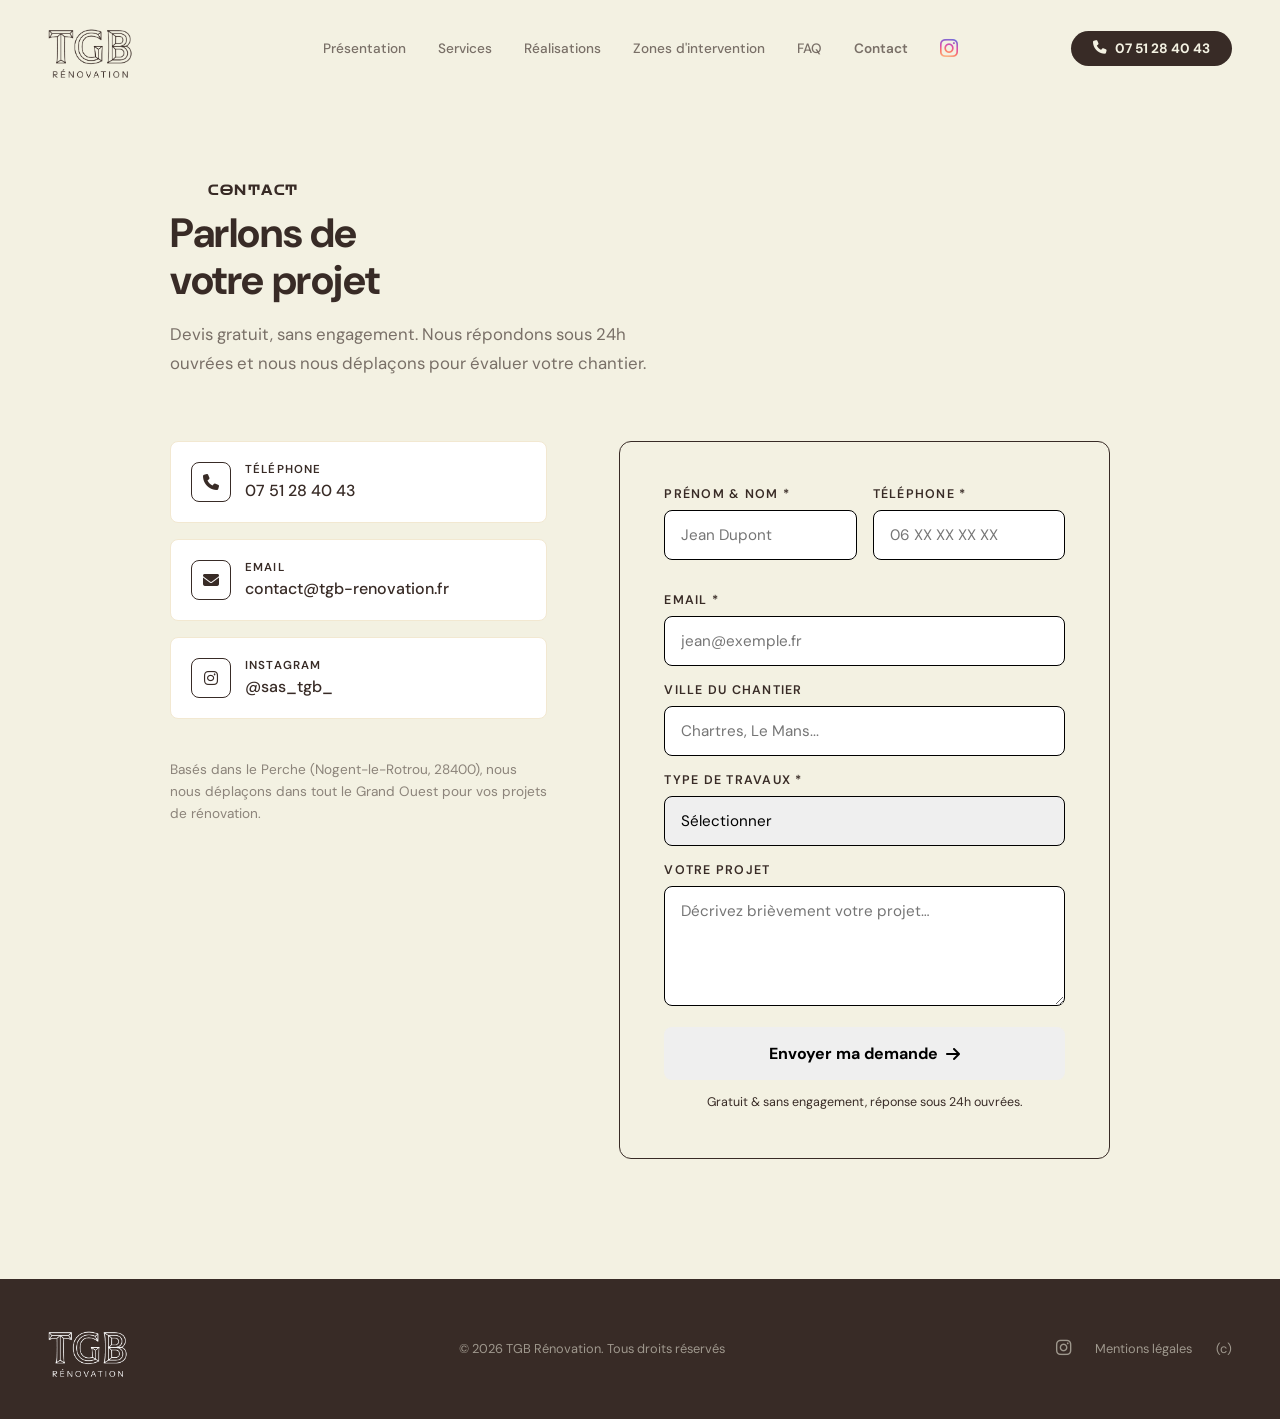
==== contact.html @ 4300b08c "Page contact dédiée, relink contact, suppression distances hero pages villes - Nouvelle page contact" ====
<!DOCTYPE html>
<html lang="fr">
<head>
  <meta charset="UTF-8">
  <meta name="viewport" content="width=device-width, initial-scale=1.0">
  <title>Demander un devis gratuit | TGB Rénovation</title>
  <meta name="description" content="Contactez TGB Rénovation pour un devis gratuit. Artisans rénovation dans le Perche, Nogent-le-Rotrou et le Grand Ouest. Réponse sous 24h.">
  <meta name="robots" content="index, follow">
  <link rel="canonical" href="https://www.tgb-renovation.fr/contact.html">
  <link rel="preconnect" href="https://fonts.googleapis.com">
  <link rel="preconnect" href="https://fonts.gstatic.com" crossorigin>
  <link href="https://fonts.googleapis.com/css2?family=DM+Sans:ital,opsz,wght@0,9..40,300;0,9..40,400;0,9..40,500;0,9..40,600;0,9..40,700;1,9..40,400&family=Zen+Dots&display=swap" rel="stylesheet">
  <link rel="stylesheet" href="https://cdnjs.cloudflare.com/ajax/libs/font-awesome/6.5.2/css/all.min.css" crossorigin="anonymous">
  <link rel="stylesheet" href="css/style.css">
  <style>
    nav { position: sticky; top: 0; z-index: 100; background: var(--cream); }
    .nav-logo-img { height: 64px !important; }
    .contact-page { padding: 80px 80px 120px; max-width: 1100px; margin: 0 auto; }
    .contact-page-header { margin-bottom: 64px; }
    .contact-page-header .section-label { margin-bottom: 12px; }
    .contact-page-header .section-title { margin-bottom: 16px; }
    .contact-page-header p { font-size: 1.05rem; opacity: 0.65; max-width: 520px; }
    .contact-page-grid { display: grid; grid-template-columns: 1fr 1.3fr; gap: 72px; align-items: start; }
    .contact-page-info { display: flex; flex-direction: column; gap: 16px; }
    .contact-page-note { margin-top: 24px; font-size: 0.85rem; opacity: 0.55; line-height: 1.6; }
    @media (max-width: 768px) {
      .contact-page { padding: 48px 24px 80px; }
      .contact-page-grid { grid-template-columns: 1fr; gap: 40px; }
    }
  </style>
</head>
<body>
<nav>
  <a href="index.html" class="nav-logo"><img src="photos/LOGO%20N.png" alt="TGB Rénovation" class="nav-logo-img"></a>
  <div class="nav-links">
    <a href="index.html">Présentation</a>
    <a href="index.html#nos-services">Services</a>
    <a href="index.html#realisations">Réalisations</a>
    <a href="index.html#zones">Zones d'intervention</a>
    <a href="index.html#faq">FAQ</a>
    <a href="contact.html" style="font-weight:600">Contact</a>
    <a href="https://www.instagram.com/sas_tgb_" target="_blank" rel="noopener noreferrer" class="nav-instagram" aria-label="Instagram TGB Rénovation"><i class="fa-brands fa-instagram"></i></a>
  </div>
  <div class="nav-cta-wrap">
    <a href="tel:+33751284043" class="nav-cta"><i class="fa-solid fa-phone nav-cta-icon"></i><span class="nav-cta-text">07 51 28 40 43</span></a>
    <button class="nav-burger" aria-label="Menu" aria-expanded="false"><span></span><span></span><span></span></button>
  </div>
</nav>
<div class="nav-mobile" id="nav-mobile">
  <a href="index.html" class="nav-mobile-link">Présentation</a>
  <a href="index.html#nos-services" class="nav-mobile-link">Services</a>
  <a href="index.html#realisations" class="nav-mobile-link">Réalisations</a>
  <a href="index.html#zones" class="nav-mobile-link">Zones d'intervention</a>
  <a href="index.html#faq" class="nav-mobile-link">FAQ</a>
  <a href="contact.html" class="nav-mobile-cta">Contact</a>
</div>

<main class="contact-page">

  <div class="contact-page-header">
    <div class="section-label">Contact</div>
    <h1 class="section-title">Parlons de<br>votre projet</h1>
    <p>Devis gratuit, sans engagement. Nous répondons sous 24h ouvrées et nous nous déplaçons pour évaluer votre chantier.</p>
  </div>

  <div class="contact-page-grid">

    <div class="contact-page-info">
      <div class="contact-item">
        <div class="contact-item-icon"><i class="fa-solid fa-phone"></i></div>
        <div>
          <div class="contact-item-label">Téléphone</div>
          <div class="contact-item-value"><a href="tel:+33751284043">07 51 28 40 43</a></div>
        </div>
      </div>
      <div class="contact-item">
        <div class="contact-item-icon"><i class="fa-solid fa-envelope"></i></div>
        <div>
          <div class="contact-item-label">Email</div>
          <div class="contact-item-value">contact@tgb-renovation.fr</div>
        </div>
      </div>
      <div class="contact-item">
        <div class="contact-item-icon"><i class="fa-brands fa-instagram"></i></div>
        <div>
          <div class="contact-item-label">Instagram</div>
          <div class="contact-item-value"><a href="https://www.instagram.com/sas_tgb_" target="_blank" rel="noopener noreferrer">@sas_tgb_</a></div>
        </div>
      </div>
      <p class="contact-page-note">Basés dans le Perche (Nogent-le-Rotrou, 28400), nous nous déplaçons dans tout le Grand Ouest pour vos projets de rénovation.</p>
    </div>

    <div class="contact-form">
      <form id="devis-form" action="https://formspree.io/f/VOTRE_ID" method="POST" novalidate>

        <div class="form-row">
          <div class="form-group">
            <label for="prenom">Prénom &amp; Nom <span class="req">*</span></label>
            <input type="text" id="prenom" name="prenom" placeholder="Jean Dupont" autocomplete="name" required>
          </div>
          <div class="form-group">
            <label for="telephone">Téléphone <span class="req">*</span></label>
            <input type="tel" id="telephone" name="telephone" placeholder="06 XX XX XX XX" autocomplete="tel" required>
          </div>
        </div>

        <div class="form-group">
          <label for="email">Email <span class="req">*</span></label>
          <input type="email" id="email" name="email" placeholder="jean@exemple.fr" autocomplete="email" required>
        </div>

        <div class="form-group">
          <label for="ville">Ville du chantier</label>
          <input type="text" id="ville" name="ville" placeholder="Chartres, Le Mans...">
        </div>

        <div class="form-group">
          <label for="type_travaux">Type de travaux <span class="req">*</span></label>
          <select id="type_travaux" name="type_travaux" required>
            <option value="" disabled selected>Sélectionner</option>
            <option value="renovation-complete">Rénovation complète</option>
            <option value="sol">Revêtements de sol</option>
            <option value="murs">Murs &amp; plafonds</option>
            <option value="menuiseries">Menuiseries</option>
            <option value="electricite">Électricité</option>
            <option value="plomberie">Plomberie &amp; sanitaires</option>
            <option value="maconnerie">Maçonnerie</option>
            <option value="autre">Autre</option>
          </select>
        </div>

        <div class="form-group">
          <label for="description">Votre projet</label>
          <textarea id="description" name="description" placeholder="Décrivez brièvement votre projet…" rows="4"></textarea>
        </div>

        <input type="text" name="_gotcha" style="display:none" tabindex="-1" autocomplete="off">

        <div id="form-status" class="form-status" aria-live="polite"></div>

        <button type="submit" class="form-submit" id="form-btn">
          Envoyer ma demande <i class="fa-solid fa-arrow-right"></i>
        </button>

        <p class="form-note">Gratuit &amp; sans engagement, réponse sous 24h ouvrées.</p>
      </form>
    </div>

  </div>

</main>

<footer>
  <div class="footer-logo"><img src="photos/LOGO%20W.png" alt="TGB Rénovation" class="footer-logo-img"></div>
  <div class="footer-copy">© 2026 TGB Rénovation. Tous droits réservés</div>
  <div class="footer-links">
    <a href="https://www.instagram.com/sas_tgb_" target="_blank" rel="noopener noreferrer" aria-label="Instagram TGB Rénovation"><i class="fa-brands fa-instagram"></i></a>
    <a href="mentions-legales.html">Mentions légales</a>
    <a href="https://flownami.com/">(c)</a>
  </div>
</footer>

<script>
const burger=document.querySelector('.nav-burger'),mobileMenu=document.getElementById('nav-mobile');
if(burger&&mobileMenu){burger.addEventListener('click',()=>{const o=mobileMenu.classList.toggle('is-open');burger.classList.toggle('is-open',o);burger.setAttribute('aria-expanded',o);document.body.style.overflow=o?'hidden':'';});mobileMenu.querySelectorAll('a').forEach(l=>l.addEventListener('click',()=>{mobileMenu.classList.remove('is-open');burger.classList.remove('is-open');burger.setAttribute('aria-expanded','false');document.body.style.overflow='';}));}

const form=document.getElementById('devis-form'),status=document.getElementById('form-status'),btn=document.getElementById('form-btn');
if(form){form.addEventListener('submit',async e=>{e.preventDefault();btn.disabled=true;btn.textContent='Envoi en cours...';const data=new FormData(form);try{const r=await fetch(form.action,{method:'POST',body:data,headers:{'Accept':'application/json'}});if(r.ok){status.textContent='Votre demande a bien été envoyée. Nous vous répondrons sous 24h.';status.style.cssText='display:block;background:#f0faf0;border-color:#4caf50;color:#2e7d32';form.reset();}else{throw new Error();}}catch{status.textContent='Une erreur est survenue. Appelez-nous directement au 07 51 28 40 43.';status.style.cssText='display:block;background:#fff0f0;border-color:#f44336;color:#c62828';}btn.disabled=false;btn.innerHTML='Envoyer ma demande <i class="fa-solid fa-arrow-right"></i>';});}
</script>
</body>
</html>
---- css/style.css ----
/* Reset & Base */
*, *::before, *::after { margin: 0; padding: 0; box-sizing: border-box; }

:root {
  --font: 'DM Sans', sans-serif;
  --ease: cubic-bezier(0.16, 1, 0.3, 1);

  --brown:  #382B26;
  --cream:  #F3F1E2;
  --white:  #ffffff;
}

html {
  scroll-behavior: auto; /* Locomotive gère le smooth */
}

/* Requis par Locomotive Scroll */
html.has-scroll-smooth {
  overflow: hidden;
}
.has-scroll-smooth body {
  overflow: hidden;
}
.has-scroll-smooth [data-scroll-container] {
  min-height: 100vh;
}

body {
  font-family: var(--font);
  overflow-x: hidden;
  -webkit-font-smoothing: antialiased;
  background: var(--cream);
  color: var(--brown);
}

/* Typography */
h1 { font-family: 'Zen Dots', sans-serif; font-size: clamp(2.4rem, 7vw, 7rem); font-weight: 400; line-height: 1.05; letter-spacing: -0.01em; }
h2 { font-family: 'Zen Dots', sans-serif; font-size: clamp(1.6rem, 4vw, 3.8rem); font-weight: 400; line-height: 1.1; letter-spacing: -0.01em; }
h3 { font-size: clamp(1.1rem, 2vw, 1.4rem); font-weight: 700; }
p  { line-height: 1.7; font-size: 1rem; }

a { color: inherit; text-decoration: none; }

/* Scroll Reveal */
.reveal {
  opacity: 0;
  transform: translateY(40px);
  transition: opacity 0.9s var(--ease), transform 0.9s var(--ease);
}
.is-inview .reveal,
.reveal.is-inview {
  opacity: 1;
  transform: translateY(0);
}
.reveal-delay-1 { transition-delay: 0.1s; }
.reveal-delay-2 { transition-delay: 0.2s; }
.reveal-delay-3 { transition-delay: 0.3s; }
.reveal-delay-4 { transition-delay: 0.4s; }
.reveal-delay-5 { transition-delay: 0.5s; }
.reveal-delay-6 { transition-delay: 0.6s; }

/* Nav — fixed car Locomotive Scroll transforme le conteneur (sticky incompatible) */
nav {
  position: fixed;
  top: 0; left: 0; right: 0;
  z-index: 100;
  padding: 16px 48px;
  display: grid;
  grid-template-columns: 1fr auto 1fr;
  align-items: center;
  background: transparent;
  color: var(--brown);
  transition: background 0.35s ease, backdrop-filter 0.35s ease;
}
nav.is-scrolled {
  background: rgba(243, 241, 226, 0.82);
  backdrop-filter: blur(18px);
  -webkit-backdrop-filter: blur(18px);
}
.nav-logo { grid-column: 1; justify-self: start; }
.nav-logo-img { height: 100px; width: auto; display: block; }
.nav-links { grid-column: 2; justify-self: center; display: flex; gap: 32px; align-items: center; }
.nav-links a { font-size: 0.85rem; font-weight: 500; color: var(--brown); opacity: 0.65; transition: opacity 0.2s; }
.nav-links a:hover { opacity: 1; }
.nav-cta-wrap { grid-column: 3; justify-self: end; display: flex; align-items: center; gap: 12px; }

/* Dropdown nav */
.nav-dropdown {
  position: relative;
}
.nav-dropdown-trigger {
  cursor: default;
}
.nav-dropdown::after {
  content: '';
  position: absolute;
  top: 100%;
  left: 0;
  right: 0;
  height: 20px;
}
.nav-dropdown-menu {
  position: absolute;
  top: calc(100% + 20px);
  left: 50%;
  transform: translateX(-50%) translateY(-6px);
  background: var(--cream);
  background: #faf9f2;
  border: none;
  border-radius: 12px;
  padding: 8px;
  min-width: 240px;
  display: flex;
  flex-direction: column;
  gap: 2px;
  opacity: 0;
  pointer-events: none;
  transition: opacity 0.2s ease, transform 0.2s ease;
  box-shadow: none;
}
.nav-dropdown:hover .nav-dropdown-menu {
  opacity: 1;
  pointer-events: auto;
  transform: translateX(-50%) translateY(0);
}
.nav-dropdown-menu a {
  display: flex;
  align-items: center;
  gap: 12px;
  padding: 10px 14px;
  border-radius: 8px;
  font-size: 0.85rem;
  font-weight: 500;
  color: var(--brown);
  opacity: 1 !important;
  transition: background 0.15s;
}
.nav-dropdown-menu a:hover { background: rgba(56,43,38,0.06); }
.nav-dropdown-menu a span {
  font-size: 0.68rem;
  font-weight: 700;
  opacity: 0.4;
  letter-spacing: 0.05em;
}
.nav-cta {
  padding: 9px 22px;
  border-radius: 100px;
  font-weight: 700;
  font-size: 0.85rem;
  background: var(--brown);
  color: var(--cream);
  opacity: 1;
  border: none;
  display: flex;
  align-items: center;
  gap: 8px;
}
.nav-cta:hover { opacity: 0.8; }
.nav-cta-icon { display: block; }
.nav-links .nav-instagram { font-size: 1.3rem; opacity: 0.8; transition: opacity 0.2s; background: radial-gradient(circle at 30% 107%, #fdf497 0%, #fd5949 45%, #d6249f 60%, #285AEB 90%); -webkit-background-clip: text; -webkit-text-fill-color: transparent; background-clip: text; }
.nav-links .nav-instagram:hover { opacity: 1; }

/* Keywords hover section */
.keywords-section {
  background: var(--brown);
  position: relative;
  overflow: hidden;
  padding: 40px 48px;
  display: flex;
  flex-direction: column;
  justify-content: center;
}
.kw-pretitle {
  position: relative;
  z-index: 1;
  font-size: 0.7rem;
  font-weight: 500;
  letter-spacing: 0.14em;
  text-transform: uppercase;
  color: var(--cream);
  opacity: 0.4;
  margin-bottom: 20px;
}
.keywords-bg {
  position: absolute;
  inset: 0;
  background-size: cover;
  background-position: center;
  opacity: 0;
  transition: opacity 0.5s ease, background-image 0s;
  z-index: 0;
}
.keywords-section:hover .keywords-bg {
  opacity: 0.25;
}
.keywords-flow {
  position: relative;
  z-index: 1;
  display: flex;
  flex-wrap: wrap;
  align-items: center;
  justify-content: center;
  align-content: center;
  row-gap: 16px;
  column-gap: 20px;
  height: 100%;
  text-align: center;
}
.kw-word {
  font-family: var(--font);
  font-size: clamp(1.8rem, 3vw, 3rem);
  font-weight: 300;
  color: var(--cream);
  cursor: default;
  transition: opacity 0.2s;
  line-height: 1;
}
.keywords-flow:hover .kw-word { opacity: 0.3; }
.keywords-flow:hover .kw-word:hover { opacity: 1; }
.kw-sep {
  font-size: clamp(1.2rem, 2vw, 2rem);
  color: var(--cream);
  opacity: 0.2;
  line-height: 1;
  display: flex;
  align-self: center;
}

/* Bandeau défilant */
.ticker-wrap {
  width: 100%;
  overflow: hidden;
  background: transparent;
  color: var(--white);
  padding: 24px 0;
}
.ticker-track {
  display: flex;
  gap: 0;
  width: max-content;
  animation: ticker 36s linear infinite;
  align-items: baseline;
}
.ticker-item {
  font-size: clamp(3rem, 7vw, 7rem);
  font-weight: 300;
  text-transform: uppercase;
  letter-spacing: 0.04em;
  white-space: nowrap;
  padding: 0 48px;
  line-height: 1;
}
.ticker-sep {
  font-size: clamp(2rem, 4vw, 4rem);
  font-weight: 300;
  opacity: 0.35;
  padding: 0;
  align-self: center;
}
@keyframes ticker {
  0%   { transform: translateX(0); }
  100% { transform: translateX(-50%); }
}
@media (prefers-reduced-motion: reduce) {
  .ticker-track { animation: none; }
}

/* Hero */
#hero {
  min-height: 100vh;
  display: flex;
  flex-direction: column;
  align-items: center;
  justify-content: space-between;
  padding: 120px 25% 48px;
  position: relative;
  overflow: hidden;
  gap: 48px;
}
.hero-bg { display: none; }
.hero-noise { display: none; }

/* Texte gauche */
.hero-content {
  display: flex;
  flex-direction: column;
  align-items: center;
  text-align: center;
  flex-shrink: 0;
  width: 100%;
  padding-top: 12vh;
}

.hero-pretitle {
  font-size: 0.75rem;
  font-weight: 500;
  letter-spacing: 0.12em;
  text-transform: uppercase;
  opacity: 0.4;
  margin-bottom: 10px;
}

.hvt-pretitle {
  position: absolute;
  top: 20px;
  left: 28px;
  color: var(--cream);
  margin-bottom: 0;
}

.hero-title {
  font-family: var(--font);
  font-size: clamp(1.9rem, 3.2vw, 3rem);
  margin-bottom: 20px;
  line-height: 1.15;
}
.hero-title em { font-style: normal; display: block; }

.hero-subtitle {
  font-size: clamp(0.9rem, 1.4vw, 1.05rem);
  max-width: 70%;
  margin-bottom: 36px;
  line-height: 1.7;
  opacity: 0.75;
}

.hero-actions { display: flex; gap: 16px; align-items: center; }

/* 2 colonnes en bas */
.hero-columns {
  display: grid;
  grid-template-columns: 1fr 1fr;
  gap: 16px;
  width: 72vw;
  flex: 1;
  min-height: 340px;
  max-height: 560px;
  margin-top: 6vh;
}

/* Colonne gauche — photo */
.hero-col-photo {
  border-radius: 20px;
  overflow: hidden;
  height: 52vh;
  position: relative;
}
.hero-fade-img {
  position: absolute;
  inset: 0;
  width: 100%;
  height: 100%;
  object-fit: cover;
  opacity: 0;
  transition: opacity 1.2s ease;
}
.hero-fade-img.is-active {
  opacity: 1;
}

/* Colonne droite — ticker vertical */
.hero-col-ticker {
  border-radius: 20px;
  background: var(--brown);
  overflow: hidden;
  position: relative;
  height: 52vh;
  align-self: end;
  padding: 28px;
}

.hvt-flow {
  display: flex;
  flex-wrap: wrap;
  align-items: center;
  align-content: center;
  justify-content: center;
  gap: 2px 16px;
  height: 100%;
  text-align: center;
}

.hvt-word {
  font-family: var(--font);
  font-size: clamp(1.8rem, 3vw, 3rem);
  font-weight: 400;
  line-height: 1.1;
  color: var(--cream);
  padding: 6px 4px;
}

.hvt-img {
  width: clamp(80px, 10vw, 130px);
  aspect-ratio: 4 / 3;
  object-fit: cover;
  border-radius: 10px;
  display: inline-block;
  vertical-align: middle;
  flex-shrink: 0;
}

.btn-primary {
  display: inline-flex;
  align-items: center;
  gap: 8px;
  font-family: var(--font);
  font-size: 0.95rem;
  font-weight: 700;
  padding: 16px 32px;
  border-radius: 100px;
  border: none;
  cursor: pointer;
  transition: outline-offset 0.2s;
  background: var(--white);
  color: var(--brown);
}
.btn-primary:hover { outline: 1.5px solid var(--white); outline-offset: 3px; }

.btn-secondary {
  display: inline-flex;
  align-items: center;
  gap: 8px;
  font-size: 0.95rem;
  font-weight: 500;
  padding: 16px 24px;
  border-radius: 100px;
  border: 1px solid;
}

.hero-scroll-hint {
  position: absolute;
  bottom: 40px; right: 48px;
  display: flex;
  flex-direction: column;
  align-items: center;
  gap: 8px;
  font-size: 0.72rem;
  letter-spacing: 0.12em;
  text-transform: uppercase;
}
.scroll-line {
  width: 1px;
  height: 48px;
  animation: scrollDown 2s ease-in-out infinite;
}
@keyframes scrollDown {
  0%   { transform: scaleY(0); transform-origin: top; }
  50%  { transform: scaleY(1); transform-origin: top; }
  51%  { transform: scaleY(1); transform-origin: bottom; }
  100% { transform: scaleY(0); transform-origin: bottom; }
}

/* Section Layout */
section { padding: 120px 48px; }
.section-label {
  font-family: 'Zen Dots', sans-serif;
  display: inline-flex;
  align-items: center;
  gap: 10px;
  font-size: 0.72rem;
  font-weight: 700;
  letter-spacing: 0.15em;
  text-transform: uppercase;
  margin-bottom: 24px;
}
.section-label::before {
  content: '';
  width: 28px; height: 2px;
}
.section-title { font-family: var(--font); font-size: clamp(1.9rem, 3.2vw, 3rem); font-weight: 700; margin-bottom: 16px; line-height: 1.15; }
.section-lead {
  font-size: 1.05rem;
  max-width: 520px;
  line-height: 1.7;
  margin-bottom: 64px;
}

/* Services — intro */

.svc-intro { padding-bottom: 0; }

/* Ligne 1 : tagline gauche + grande phrase droite */
.svc-intro-top {
  display: grid;
  grid-template-columns: 180px 1fr;
  gap: 80px;
  align-items: start;
  margin-bottom: 80px;
}
.svc-intro-tagline {
  font-size: 0.78rem;
  line-height: 2;
  opacity: 0.4;
  padding-top: 6px;
}
.svc-intro-statement {
  font-size: clamp(1.4rem, 2.4vw, 2.2rem);
  line-height: 1.4;
  font-weight: 400;
  letter-spacing: -0.01em;
  max-width: 780px;
}

/* Ligne 2 : label + pills */
.svc-pills-block {
  display: grid;
  grid-template-columns: 180px 1fr;
  gap: 80px;
  align-items: start;
  padding-top: 40px;
  border-top: 1px solid;
  margin-bottom: 72px;
}
.svc-pills-label {
  font-family: 'Zen Dots', sans-serif;
  font-size: 0.72rem;
  font-weight: 700;
  letter-spacing: 0.12em;
  text-transform: uppercase;
  opacity: 0.4;
  padding-top: 4px;
}
.svc-pills-right { display: flex; flex-direction: column; gap: 24px; }

.svc-pills {
  display: flex;
  flex-wrap: wrap;
  gap: 8px;
}
.svc-pill {
  padding: 9px 20px;
  border-radius: 100px;
  border: 1px solid currentColor;
  font-family: var(--font);
  font-size: 0.85rem;
  font-weight: 500;
  cursor: pointer;
  background: none;
  color: inherit;
  opacity: 0.45;
  transition: opacity 0.2s;
}
.svc-pill:hover { opacity: 0.75; }
.svc-pill.is-active { opacity: 1; }

.svc-pill-panels { min-height: 3.5em; }
.svc-pill-panel {
  display: none;
  font-size: 0.95rem;
  line-height: 1.8;
  max-width: 640px;
  animation: fade-in 0.3s ease;
}
.svc-pill-panel.is-active { display: block; }
@keyframes fade-in {
  from { opacity: 0; transform: translateY(6px); }
  to   { opacity: 1; transform: translateY(0); }
}

@media (max-width: 1024px) {
  .svc-intro-top    { grid-template-columns: 1fr; gap: 24px; margin-bottom: 56px; }
  .svc-pills-block  { grid-template-columns: 1fr; gap: 24px; }
  .svc-intro-tagline { display: none; }
}
@media (max-width: 768px) {
  .svc-intro-statement { font-size: 1.3rem; }
}

/* Bloc "Nos prestations" + svc-nav intégré */
.svc-nav-header {
  padding: 140px 48px 0;
  display: flex;
  flex-direction: column;
  align-items: center;
  text-align: center;
}
.svc-nav-header .section-title { margin-bottom: 0; }

/* Nav sommaire — bande brun charte */
.svc-nav {
  display: grid;
  grid-template-columns: repeat(4, 1fr);
  background: var(--brown);
  color: var(--cream);
  margin-top: 32px;
}
.svc-nav-link {
  display: flex;
  flex-direction: column;
  gap: 8px;
  padding: 28px 32px;
  font-size: 0.9rem;
  font-weight: 600;
  color: var(--cream);
  border-right: 1px solid rgba(243,241,226,0.15);
  border-bottom: 3px solid transparent;
  transition: border-color 0.2s, background 0.2s;
}
.svc-nav-link:last-child { border-right: none; }
.svc-nav-link:hover { border-bottom-color: var(--cream); background: rgba(243,241,226,0.06); }
.svc-nav-link span {
  font-size: 0.68rem;
  font-weight: 700;
  letter-spacing: 0.12em;
  opacity: 0.5;
}

/* Sections services détaillées */
.svc-section {
  padding: 80px 0;
  width: 100%;
}
.svc-light {
  background: var(--cream);
  color: var(--brown);
}
.svc-dark {
  background: var(--brown);
  color: var(--cream);
}
.svc-dark .svc-wrap        { border-color: rgba(243,241,226,0.2); }
.svc-dark .svc-card ul     { border-color: rgba(243,241,226,0.2); }
.svc-dark .svc-gallery     { border-color: rgba(243,241,226,0.2); }
.svc-dark .svc-gallery-thumbs { border-color: rgba(243,241,226,0.15); }

/* Card centrée 80% — 2/3 contenu + 1/3 slider */
.svc-wrap {
  max-width: 72vw;
  margin: 0 auto;
  display: grid;
  grid-template-columns: 2fr 1fr;
  border: 1px solid;
  border-radius: 20px;
  overflow: hidden;
  position: relative;
  z-index: 1;
  min-height: 580px;
}

.svc-content {
  padding: 64px 56px;
  display: flex;
  flex-direction: column;
  gap: 0;
}

.svc-num-label {
  font-family: var(--font);
  font-size: clamp(6rem, 10vw, 10rem);
  font-weight: 400;
  line-height: 1;
  opacity: 0.07;
  letter-spacing: -0.04em;
  flex-shrink: 0;
  z-index: 0;
  pointer-events: none;
  user-select: none;
}
.svc-title {
  font-family: var(--font);
  font-size: clamp(1.9rem, 3.2vw, 3rem);
  font-weight: 700;
  line-height: 1.15;
  margin-bottom: 20px;
}
.svc-lead { font-size: 2rem; line-height: 1.2; margin-bottom: 36px; max-width: 560px; }
.svc-cta {
  display: inline-block;
  padding: 12px 24px;
  font-size: 0.85rem;
  font-weight: 700;
  border-radius: 6px;
  border: 1px solid;
  transition: opacity 0.2s;
  align-self: flex-start;
  margin-top: auto;
}
.svc-cta:hover { opacity: 0.75; }

.svc-grid {
  display: flex;
  flex-direction: column;
  gap: 2px;
  margin-bottom: 36px;
  width: 100%;
}
.svc-card.reveal.is-inview:nth-child(odd) {
  background-color: rgba(0, 0, 0, 0.04);
  border-radius: 12px;
}

.svc-card {
  padding: 28px 24px;
  display: grid;
  grid-template-columns: 2fr 1fr;
  grid-template-rows: auto 1fr;
  gap: 10px 32px;
}
.svc-card h3 {
  font-size: 1.3rem;
  font-weight: 700;
  margin-bottom: 0;
  display: flex;
  align-items: center;
  gap: 10px;
  grid-column: 1;
  grid-row: 1;
}
.svc-card p {
  font-size: 1.1rem;
  line-height: 1.65;
  margin: 0;
  grid-column: 1;
  grid-row: 2;
  align-self: start;
  min-width: 180px;
}
.svc-light .svc-card p { color: #9d724e; }
.svc-dark  .svc-card p { color: #ffd1ac; }
.svc-dark  .svc-card h3 i { background: #59371a; }
.svc-card ul {
  list-style: none;
  display: flex;
  flex-direction: column;
  gap: 5px;
  border-left: 1px solid;
  border-top: none;
  padding-left: 24px;
  padding-top: 0;
  margin-top: 0;
  grid-column: 2;
  grid-row: 1 / span 2;
  align-self: stretch;
  justify-content: center;
  min-width: 180px;
}
.svc-card ul li {
  font-size: 0.78rem;
  font-weight: 500;
  padding-left: 14px;
  position: relative;
  line-height: 1.4;
}
.svc-card ul li::before {
  content: '';
  position: absolute;
  left: 0; top: 6px;
  width: 5px; height: 5px;
  border-radius: 50%;
}

/* En-tête de section (hors card) */
.svc-section-header {
  max-width: 72vw;
  margin: 0 auto 0;
  padding-bottom: 2rem;
  display: flex;
  flex-direction: row;
  align-items: center;
  justify-content: space-between;
  gap: 32px;
}
.svc-section-header-text {
  display: flex;
  flex-direction: column;
  gap: 12px;
}
.svc-num-aside {
  display: flex;
  flex-direction: column;
  align-items: center;
  gap: 16px;
  flex-shrink: 0;
}
.svc-num-icons {
  display: flex;
  flex-direction: row;
  gap: 16px;
  align-items: center;
}
.svc-num-icons i {
  font-size: 1.8rem;
  opacity: 0.07;
}

/* Galerie photo — côté droit */
.svc-gallery {
  position: relative;
  overflow: hidden;
  border-left: 1px solid;
}

/* Image principale : remplit la galerie sauf la bande de vignettes */
.svc-gallery-main {
  position: absolute;
  inset: 0;
  bottom: 68px;
  overflow: hidden;
}
.svc-gallery-img {
  position: absolute;
  inset: 0;
  width: 100%;
  height: 100%;
  object-fit: cover;
  opacity: 0;
  transition: opacity 0.5s ease;
  pointer-events: none;
}
.svc-gallery-img.is-active {
  opacity: 1;
  pointer-events: auto;
}

/* Vignettes : épinglées en bas */
.svc-gallery-thumbs {
  position: absolute;
  bottom: 0;
  left: 0;
  right: 0;
  height: 68px;
  display: flex;
  gap: 4px;
  padding: 8px;
  overflow-x: auto;
  align-items: center;
  border-top: 1px solid rgba(0,0,0,.1);
  scrollbar-width: none;
  background: inherit;
}
.svc-gallery-thumbs::-webkit-scrollbar { display: none; }
.svc-gallery-thumb {
  width: 72px;
  height: 50px;
  object-fit: cover;
  flex-shrink: 0;
  cursor: pointer;
  opacity: 0.45;
  transition: opacity 0.2s;
  border-radius: 2px;
}
.svc-gallery-thumb.is-active,
.svc-gallery-thumb:hover { opacity: 1; }

@media (max-width: 1200px) {
  .svc-wrap { max-width: 90%; }
  .svc-section-header { max-width: 90%; }
}
@media (max-width: 1024px) {
  .svc-wrap {
    grid-template-columns: 1fr;
    max-width: 100%;
    margin: 0 24px;
  }
  .svc-section-header { max-width: calc(100% - 48px); margin-left: 24px; }
  .svc-gallery {
    height: 360px;
    border-left: none;
    border-top: 1px solid;
  }
  .svc-nav { grid-template-columns: repeat(2, 1fr); }
}
@media (max-width: 768px) {
  .svc-section { padding: 48px 0; }
  .svc-wrap { margin: 0 16px; }
  .svc-card { padding: 16px 14px; }
  .svc-section-header {
    max-width: calc(100% - 32px);
    margin-left: 16px;
    flex-direction: row;
    align-items: flex-start;
    justify-content: space-between;
  }
  .svc-num-aside { flex-direction: column; align-items: flex-end; }
  .svc-num-icons i { font-size: 1rem; }
  .svc-num-icons { gap: 8px; }
  .svc-num-label { font-size: 3rem; }
  .svc-content { padding: 40px 28px; }
  .svc-grid { grid-template-columns: 1fr; }
  .svc-nav { grid-template-columns: 1fr; }
  .svc-card {
    grid-template-columns: 1fr;
    grid-template-rows: auto auto auto;
  }
  .svc-card h3 { grid-column: 1; grid-row: 1; }
  .svc-card p  { grid-column: 1; grid-row: 2; font-size: 0.95rem; }
  .svc-card { cursor: pointer; }
  .svc-card ul {
    grid-column: 1;
    grid-row: 3;
    border-left: none;
    border-top: 1px solid;
    padding-left: 0;
    padding-top: 16px;
    margin-top: 8px;
    min-width: unset;
    max-height: 0;
    overflow: hidden;
    border-top: none;
    opacity: 0;
    transition: max-height 0.35s ease, opacity 0.3s ease, padding-top 0.3s ease, margin-top 0.3s ease;
    padding-top: 0;
    margin-top: 0;
  }
  .svc-card.is-open ul {
    max-height: 400px;
    opacity: 1;
    border-top: 1px solid;
    padding-top: 16px;
    margin-top: 8px;
  }
  .svc-card h3::after {
    content: '+';
    margin-left: auto;
    font-size: 1.2rem;
    font-weight: 300;
    opacity: 0.4;
    transition: transform 0.3s ease;
  }
  .svc-card.is-open h3::after {
    transform: rotate(45deg);
  }
  .svc-gallery { height: 360px; }
  .svc-title { font-size: 1.6rem; }
  .svc-lead { font-size: 1.1rem; }
}

/* Réalisations */

.gallery-outer {
  position: relative;
}

.gallery-arrow--next {
  display: none;
}

.gallery-grid {
  display: grid;
  grid-template-columns: repeat(4, 1fr);
  grid-auto-rows: 280px;
  gap: 4px;
  margin-top: 64px;
}
.gallery-item {
  overflow: hidden;
  position: relative;
}
.gallery-item--tall {
  grid-row: span 2;
}
.gallery-item img {
  width: 100%;
  height: 100%;
  object-fit: cover;
  display: block;
  transition: transform 0.6s cubic-bezier(0.16, 1, 0.3, 1);
}
.gallery-item:hover img { transform: scale(1.04); }

@media (max-width: 1024px) {
  .gallery-grid { grid-template-columns: repeat(2, 1fr); grid-auto-rows: 240px; }
}
@media (max-width: 640px) {
  .gallery-item:hover img { transform: none; }
  .gallery-outer {
    margin-top: 32px;
    display: flex;
    flex-direction: column;
    align-items: flex-end;
    gap: 12px;
  }
  .gallery-grid {
    display: flex;
    flex-direction: row;
    overflow-x: auto;
    scroll-snap-type: x mandatory;
    -webkit-overflow-scrolling: touch;
    gap: 12px;
    padding: 0 24px 0;
    margin-top: 0;
    width: 100%;
    scrollbar-width: none;
  }
  .gallery-grid::-webkit-scrollbar { display: none; }
  .gallery-item {
    flex: 0 0 75vw;
    height: 52vw;
    border-radius: 12px;
    scroll-snap-align: start;
    opacity: 1 !important;
    transform: none !important;
    transition: none !important;
  }
  .gallery-item--tall { grid-row: span 1; height: 52vw; }
  .gallery-arrow--next {
    display: flex;
    position: static;
    background: none;
    border: none;
    color: var(--brown);
    font-size: 1.1rem;
    cursor: pointer;
    padding: 4px 6px;
    opacity: 1;
    transition: opacity 0.4s ease;
    pointer-events: none;
    margin-right: 24px;
  }
  .gallery-arrow--next.is-hidden {
    opacity: 0;
  }
}

/* Bande défilante travaux */
.travaux-strip {
  width: 100%;
  overflow: hidden;
  padding: 4px 0;
}
.travaux-track {
  display: flex;
  gap: 4px;
  width: max-content;
  animation: travaux-scroll 60s linear infinite;
}
.travaux-track img {
  height: 240px;
  width: auto;
  object-fit: cover;
  display: block;
  flex-shrink: 0;
}
@keyframes travaux-scroll {
  0%   { transform: translateX(0); }
  100% { transform: translateX(-50%); }
}
@media (prefers-reduced-motion: reduce) {
  .travaux-track { animation: none; overflow-x: auto; }
}

/* Stats */
#stats { padding: 80px 48px; }
.stats-grid {
  display: grid;
  grid-template-columns: repeat(4, 1fr);
  gap: 2px;
}
.stat-item { padding: 40px 32px; border-right: 1px solid; text-align: center; }
.stat-item:last-child { border-right: none; }
.stat-num {
  font-size: clamp(2.5rem, 4vw, 4rem);
  font-weight: 800;
  letter-spacing: -0.03em;
  line-height: 1;
  margin-bottom: 8px;
}
.stat-label {
  font-size: 0.85rem;
  font-weight: 500;
  text-transform: uppercase;
  letter-spacing: 0.08em;
}

/* About */
.about-grid {
  display: grid;
  grid-template-columns: 1fr 1fr;
  gap: 80px;
  align-items: center;
}
.about-visual {
  position: relative;
  height: 560px;
  border-radius: 4px;
  overflow: hidden;
  border: 1px solid;
}
.about-visual-inner { position: absolute; inset: 0; }
.about-badge {
  position: absolute;
  bottom: 32px; left: 32px;
  padding: 16px 24px;
  border-radius: 8px;
  font-size: 0.8rem;
  font-weight: 700;
  text-transform: uppercase;
  letter-spacing: 0.05em;
}
.about-badge strong { display: block; font-size: 1.8rem; line-height: 1; letter-spacing: -0.03em; margin-bottom: 2px; }

.about-list { list-style: none; margin-top: 36px; display: flex; flex-direction: column; gap: 12px; }
.about-list li {
  display: flex;
  align-items: flex-start;
  gap: 12px;
  font-size: 0.95rem;
  line-height: 1.6;
}
.about-list li::before {
  content: '';
  flex-shrink: 0;
  margin-top: 8px;
  width: 6px; height: 6px;
  border-radius: 50%;
}

/* Process */
#process { padding: 80px 48px; }

.process-inner {
  display: grid;
  grid-template-columns: 1fr 1.4fr;
  gap: 64px;
  align-items: start;
}

/* Colonne gauche — photos */
.process-visuals {
  display: flex;
  flex-direction: column;
  gap: 12px;
}
.process-photo {
  border-radius: 16px;
  overflow: hidden;
  position: relative;
}
.process-photo img {
  width: 100%;
  height: 100%;
  object-fit: cover;
  display: block;
}
.process-photo--top { height: 260px; }
.process-photo--bottom { height: 260px; }

.process-quote {
  position: absolute;
  bottom: 0; left: 0; right: 0;
  background: var(--brown);
  color: var(--cream);
  padding: 20px 24px;
}
.process-quote p {
  font-size: 0.9rem;
  line-height: 1.5;
  margin-bottom: 12px;
}
.process-quote-author {
  display: flex;
  flex-direction: column;
  gap: 2px;
}
.process-quote-author strong { font-size: 0.8rem; }
.process-quote-author span { font-size: 0.75rem; opacity: 0.6; }

/* Colonne droite — contenu */
.process-content .section-title {
  margin-top: 12px;
  margin-bottom: 48px;
}

.process-steps-v {
  display: flex;
  flex-direction: column;
  gap: 32px;
}
.process-step-v {
  display: flex;
  gap: 24px;
  align-items: flex-start;
  padding-bottom: 32px;
  border-bottom: 1px solid rgba(56,43,38,0.1);
}
.process-step-v:last-child { border-bottom: none; padding-bottom: 0; }

.step-num-v {
  font-size: 0.75rem;
  font-weight: 700;
  letter-spacing: 0.08em;
  opacity: 0.4;
  padding-top: 4px;
  flex-shrink: 0;
  width: 24px;
}
.process-step-v h3 {
  font-size: 1rem;
  font-weight: 600;
  margin-bottom: 6px;
}
.process-step-v p { font-size: 0.88rem; line-height: 1.65; opacity: 0.7; }

/* Zones */
#zones { border-top: 1px solid; }

.zones-layout {
  display: grid;
  grid-template-columns: 280px 1fr;
  gap: 80px;
  align-items: start;
  margin-top: 56px;
}

/* Carte SVG */
.france-regions-map {
  width: 100%;
  height: auto;
  display: block;
  border-radius: 4px;
}
.zones-map-legend {
  font-size: 0.72rem;
  opacity: 0.4;
  margin-top: 10px;
  text-align: center;
  font-style: italic;
}

/* Grille de villes */
.zones-area-grid-header {
  grid-column: 1 / -1;
  font-size: 0.75rem;
  font-weight: 600;
  letter-spacing: 0.06em;
  opacity: 0.5;
  padding-bottom: 20px;
}
.zones-area-grid {
  display: grid;
  grid-template-columns: repeat(2, 1fr);
  gap: 3px;
}
.zones-area {
  padding: 20px 24px;
  background: #f9f8f2;
  cursor: pointer;
}

.zones-area-title {
  font-size: 0.68rem;
  font-weight: 700;
  text-transform: uppercase;
  letter-spacing: 0.12em;
  opacity: 0.6;
  display: flex;
  justify-content: space-between;
  align-items: center;
  gap: 12px;
  line-height: 1.2;
}
.zones-area-title::after {
  content: '+';
  font-size: 1rem;
  font-weight: 300;
  opacity: 0.5;
  transition: transform 0.3s ease;
  flex-shrink: 0;
}
.zones-area.is-open .zones-area-title::after { transform: rotate(45deg); }

.zones-area-list {
  list-style: none;
  display: flex;
  flex-direction: row;
  flex-wrap: wrap;
  gap: 4px 10px;
  max-height: 0;
  overflow: hidden;
  opacity: 0;
  transition: max-height 0.35s ease, opacity 0.3s ease, padding-top 0.3s ease;
  padding-top: 0;
}
.zones-area.is-open .zones-area-list {
  max-height: 200px;
  opacity: 1;
  padding-top: 10px;
  padding-bottom: 20px;
}
.zones-area-list li { font-size: 0.72rem; line-height: 1.4; opacity: 0.7; }
.zones-area-list li a { color: inherit; text-decoration: underline; text-decoration-color: rgba(56,43,38,0.3); text-underline-offset: 2px; transition: opacity 0.2s; }
.zones-area-list li a:hover { opacity: 1; text-decoration-color: var(--brown); }

/* City links block */
.zones-city-links { margin-top: 48px; }
.zones-city-links-label { font-size: 0.7rem; letter-spacing: 0.1em; text-transform: uppercase; opacity: 0.45; margin-bottom: 16px; }
.zones-city-links-grid { display: flex; flex-wrap: wrap; gap: 10px; }
.zones-city-link { display: inline-flex; align-items: center; gap: 7px; font-size: 0.78rem; font-weight: 500; color: var(--brown); text-decoration: none; border: 1px solid rgba(56,43,38,0.22); border-radius: 100px; padding: 7px 15px; transition: background 0.2s, border-color 0.2s, color 0.2s; }
.zones-city-link i { font-size: 0.65rem; opacity: 0.6; }
.zones-city-link:hover { background: var(--brown); color: var(--cream); border-color: var(--brown); }
.zones-city-link:hover i { opacity: 1; }

@media (max-width: 1200px) { .zones-layout { grid-template-columns: 220px 1fr; gap: 48px; } }
@media (max-width: 1024px) { .zones-layout { grid-template-columns: 1fr; } .zones-map { max-width: 260px; } }
@media (max-width: 640px) {
  .zones-layout { grid-template-columns: 1fr; gap: 32px; }
  .zones-map { max-width: 220px; margin: 0 auto; }
  .zones-area-grid { grid-template-columns: 1fr; }
  .zones-area-grid { gap: 0; }
  .zones-area,
  .zones-area:nth-child(odd) { padding: 0; background: none; border-bottom: 1px solid; }
  .zones-area:last-child { border-bottom: none; }
  .zones-area-title { font-size: 0.75rem; padding: 10px 0; opacity: 1; letter-spacing: 0.06em; }
  .zones-area-list li { font-size: 0.72rem; }
}

/* FAQ */
#faq { padding: 120px 80px; }
#faq .section-lead { max-width: 560px; }
.faq-grid { display: grid; grid-template-columns: 1fr 1fr; gap: 16px; margin-top: 64px; }
.faq-item {
  border: 1px solid;
  border-radius: 12px;
  overflow: hidden;
  transition: opacity 0.25s;
}
.faq-question {
  display: flex;
  align-items: center;
  justify-content: space-between;
  gap: 16px;
  padding: 24px 28px;
  cursor: pointer;
  list-style: none;
  font-size: 1rem;
  font-weight: 600;
  user-select: none;
}
.faq-question::-webkit-details-marker { display: none; }
.faq-question span { flex: 1; }
.faq-chevron { flex-shrink: 0; width: 20px; height: 20px; transition: transform 0.3s ease; }
.faq-item[open] .faq-chevron { transform: rotate(180deg); }
.faq-answer { padding: 0 28px 24px; font-size: 0.92rem; line-height: 1.75; margin: 0; }

@media (max-width: 1024px) { .faq-grid { grid-template-columns: 1fr; } #faq { padding: 80px 48px; } }
@media (max-width: 768px)  { #faq { padding: 80px 24px; } .faq-question { padding: 20px; font-size: 0.95rem; } .faq-answer { padding: 0 20px 20px; } }

/* Contact */
.contact-grid {
  display: grid;
  grid-template-columns: 1fr 1.2fr;
  gap: 80px;
  align-items: start;
}
.contact-details { margin-top: 40px; display: flex; flex-direction: column; gap: 20px; }
.contact-item {
  display: flex;
  align-items: flex-start;
  gap: 14px;
  padding: 20px;
  border: 1px solid #f2e8d1;
  border-radius: 8px;
  background-color: white;
}
.contact-item-icon {
  width: 40px; height: 40px;
  border-radius: 8px;
  display: flex;
  align-items: center;
  justify-content: center;
  flex-shrink: 0;
  border: 1px solid;
}
.contact-item-label { font-size: 0.72rem; font-weight: 600; text-transform: uppercase; letter-spacing: 0.1em; margin-bottom: 3px; }
.contact-item-value { font-size: 1rem; font-weight: 500; }

.contact-form { border: 1px solid; border-radius: 12px; padding: 44px; }
.form-row { display: grid; grid-template-columns: 1fr 1fr; gap: 16px; margin-bottom: 16px; }
.form-group { margin-bottom: 16px; }
.form-group label {
  display: block;
  font-size: 0.78rem;
  font-weight: 600;
  text-transform: uppercase;
  letter-spacing: 0.1em;
  margin-bottom: 8px;
}
.form-group input,
.form-group select,
.form-group textarea {
  width: 100%;
  border: 1px solid;
  border-radius: 8px;
  padding: 14px 16px;
  font-family: var(--font);
  font-size: 0.95rem;
  transition: opacity 0.2s;
  outline: none;
  -webkit-appearance: none;
}
.form-group textarea { height: 120px; resize: vertical; }
.form-submit {
  width: 100%;
  font-family: var(--font);
  font-size: 1rem;
  font-weight: 700;
  padding: 16px;
  border: none;
  border-radius: 8px;
  cursor: pointer;
  transition: opacity 0.2s, transform 0.2s;
  display: flex;
  align-items: center;
  justify-content: center;
  gap: 8px;
  margin-top: 8px;
}
.form-submit:hover { transform: translateY(-1px); }
.form-submit:disabled { opacity: 0.6; cursor: not-allowed; transform: none; }

.form-group--sm { max-width: 140px; }
.form-group--rgpd { display: flex; flex-direction: column; gap: 10px; margin-bottom: 20px; }
.form-checkbox { display: flex; align-items: flex-start; gap: 10px; cursor: pointer; }
.form-checkbox input[type="checkbox"] { flex-shrink: 0; width: 18px; height: 18px; margin-top: 1px; cursor: pointer; }
.form-checkbox span { font-size: 0.8rem; line-height: 1.5; text-transform: none; font-weight: 400; letter-spacing: 0; }

.form-status { font-size: 0.88rem; padding: 12px 16px; border-radius: 8px; margin-bottom: 12px; display: none; border: 1px solid; }
.form-status:not(:empty) { display: block; }
.form-note { font-size: 0.78rem; text-align: center; margin-top: 12px; }

/* Footer */
footer {
  background: var(--brown);
  color: var(--cream);
  padding: 40px 48px;
  display: flex;
  align-items: center;
  justify-content: space-between;
}
.footer-logo-img { height: 60px; width: auto; display: block; }
.footer-copy { font-size: 0.8rem; opacity: 0.55; }
.footer-links { display: flex; gap: 24px; align-items: center; }
.footer-links a { font-size: 0.8rem; color: var(--cream); opacity: 0.55; transition: opacity 0.2s; }
.footer-links a:hover { opacity: 1; }
.footer-links .fa-instagram { font-size: 1.1rem; }

/* Responsive */
@media (max-width: 1024px) {
  .stats-grid { grid-template-columns: repeat(2, 1fr); }
  .about-grid { grid-template-columns: 1fr; gap: 48px; }
  .about-visual { height: 300px; }
  .process-steps { grid-template-columns: repeat(2, 1fr); }
  .step-connector { display: none; }
  .contact-grid { grid-template-columns: 1fr; gap: 48px; }
}
/* ─── Hamburger button ───────────────────────────────────────────────────────── */
.nav-burger {
  display: none;
  flex-direction: column;
  justify-content: center;
  align-items: center;
  gap: 5px;
  width: 40px;
  height: 40px;
  background: none;
  border: none;
  cursor: pointer;
  padding: 4px;
}
.nav-burger span {
  display: block;
  width: 22px;
  height: 2px;
  background: var(--brown);
  border-radius: 2px;
  transition: transform 0.3s ease, opacity 0.3s ease;
  transform-origin: center;
}
.nav-burger.is-open span:nth-child(1) { transform: translateY(7px) rotate(45deg); }
.nav-burger.is-open span:nth-child(2) { opacity: 0; }
.nav-burger.is-open span:nth-child(3) { transform: translateY(-7px) rotate(-45deg); }

/* ─── Mobile menu overlay ────────────────────────────────────────────────────── */
.nav-mobile {
  display: none;
  position: fixed;
  top: 0;
  left: 0;
  right: 0;
  bottom: 0;
  background: var(--cream);
  z-index: 99;
  flex-direction: column;
  justify-content: center;
  align-items: flex-start;
  padding: 80px 36px 48px;
  gap: 4px;
  opacity: 0;
  pointer-events: none;
  transition: opacity 0.3s ease;
}
.nav-mobile.is-open {
  opacity: 1;
  pointer-events: auto;
}
.nav-mobile-link {
  font-family: var(--font);
  font-size: 1.8rem;
  font-weight: 700;
  color: var(--brown);
  text-decoration: none;
  padding: 8px 0;
  opacity: 0.9;
}
.nav-mobile-sub {
  font-family: var(--font);
  font-size: 1rem;
  font-weight: 400;
  color: var(--brown);
  opacity: 0.5;
  text-decoration: none;
  padding: 4px 0 4px 16px;
}
.nav-mobile-cta {
  margin-top: 32px;
  display: inline-block;
  background: var(--brown);
  color: var(--cream);
  font-family: var(--font);
  font-size: 1rem;
  font-weight: 700;
  padding: 14px 28px;
  border-radius: 100px;
  text-decoration: none;
}

@media (max-width: 768px) {
  nav { padding: 16px 24px; transition: padding 0.3s ease, background 0.3s ease; }
  .nav-logo-img { transition: height 0.3s ease; }
  .nav-links { display: none; }
  .nav-burger { display: flex; }
  .nav-cta { padding: 7px 12px; }
  .nav-cta-icon { display: block; }
  .nav-cta-text { font-size: 0.65rem; font-weight: 400; }

  nav.is-scrolled {
    padding: 8px 24px;
    background: rgba(243, 241, 226, 0.5);
    backdrop-filter: blur(8px);
    -webkit-backdrop-filter: blur(8px);
  }
  nav.is-scrolled .nav-logo-img { height: 36px; }

  .hero-columns {
    grid-template-columns: 1fr;
    width: 90vw;
    max-height: none;
  }
  .hero-col-photo { height: 50vw; }
  .keywords-section { min-height: 280px; }
  .nav-mobile { display: flex; }
  section { padding: 80px 24px; }
  #hero { padding: 80px 24px; }
  .hero-scroll-hint { display: none; }
  .stats-grid { grid-template-columns: repeat(2, 1fr); }
  #stats { padding: 48px 24px; }
  .stat-item {
    padding: 28px 16px;
    border-right: none;
    border-bottom: 1px solid;
  }
  .stat-item:nth-child(odd)  { border-right: 1px solid; }
  .stat-item:nth-last-child(-n+2) { border-bottom: none; }
  .process-steps { grid-template-columns: 1fr; }
  #process { padding: 48px 24px; }
  .process-inner { grid-template-columns: 1fr; gap: 32px; }
  .process-visuals { flex-direction: row; height: 220px; }
  .process-photo--top,
  .process-photo--bottom { height: 100%; flex: 1; }
  .process-quote { padding: 14px 16px; }
  .process-quote p { font-size: 0.8rem; margin-bottom: 8px; }
  .process-content .section-title { margin-bottom: 28px; }
  .process-steps-v { gap: 0; }
  .process-step-v { padding-bottom: 20px; gap: 16px; }
  .form-row { grid-template-columns: 1fr; }
  footer { flex-direction: column; gap: 16px; text-align: center; }
  .contact-form { padding: 28px 24px; }
}

/* ─── Lightbox ───────────────────────────────────────────────────────────────── */
.lightbox {
  position: fixed;
  inset: 0;
  z-index: 200;
  background: rgba(0, 0, 0, 0.92);
  display: flex;
  align-items: center;
  justify-content: center;
  opacity: 0;
  pointer-events: none;
  transition: opacity 0.25s ease;
}
.lightbox.is-open {
  opacity: 1;
  pointer-events: auto;
}
.lightbox img {
  max-width: 92vw;
  max-height: 88vh;
  object-fit: contain;
  border-radius: 12px;
  box-shadow: 0 24px 64px rgba(0,0,0,0.5);
}
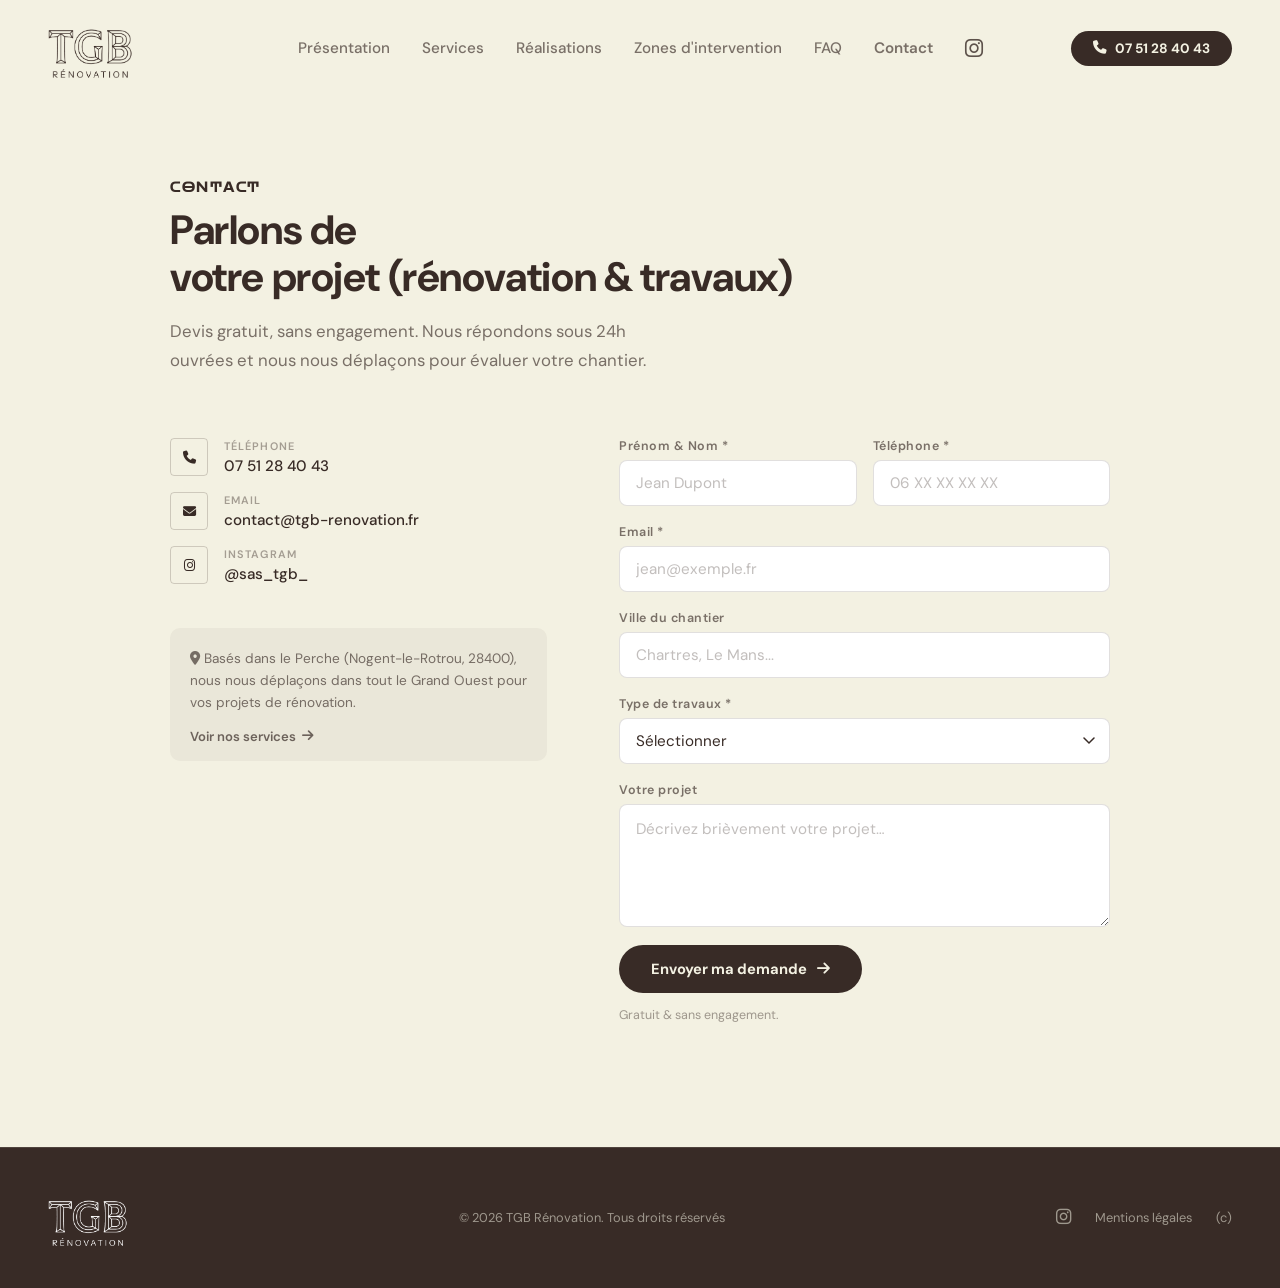
==== commit 2c51f7d7: "UI, SEO local et refacto : page Nogent-le-Rotrou, fil d'ariane, section Pourquoi TGB, formulaire con" ====
--- a/contact.html
+++ b/contact.html
@@ -22,7 +22,10 @@
     .contact-page-header p { font-size: 1.05rem; opacity: 0.65; max-width: 520px; }
     .contact-page-grid { display: grid; grid-template-columns: 1fr 1.3fr; gap: 72px; align-items: start; }
     .contact-page-info { display: flex; flex-direction: column; gap: 16px; }
-    .contact-page-note { margin-top: 24px; font-size: 0.85rem; opacity: 0.55; line-height: 1.6; }
+    .contact-page-note { font-size: 0.85rem; opacity: 0.65; line-height: 1.6; margin: 0; }
+    .contact-page-zone-card { margin-top: 28px; background: rgba(56,43,38,0.05); border-radius: 10px; padding: 20px 20px 16px; display: flex; flex-direction: column; gap: 14px; }
+    .contact-page-services-link { font-size: 0.82rem; font-weight: 600; color: var(--brown); opacity: 0.7; display: inline-flex; align-items: center; gap: 6px; transition: opacity 0.2s; }
+    .contact-page-services-link:hover { opacity: 1; }
     @media (max-width: 768px) {
       .contact-page { padding: 48px 24px 80px; }
       .contact-page-grid { grid-template-columns: 1fr; gap: 40px; }
@@ -59,7 +62,7 @@
 
   <div class="contact-page-header">
     <div class="section-label">Contact</div>
-    <h1 class="section-title">Parlons de<br>votre projet</h1>
+    <h1 class="section-title">Parlons de<br>votre projet (rénovation & travaux)</h1>
     <p>Devis gratuit, sans engagement. Nous répondons sous 24h ouvrées et nous nous déplaçons pour évaluer votre chantier.</p>
   </div>
 
@@ -77,7 +80,7 @@
         <div class="contact-item-icon"><i class="fa-solid fa-envelope"></i></div>
         <div>
           <div class="contact-item-label">Email</div>
-          <div class="contact-item-value">contact@tgb-renovation.fr</div>
+          <div class="contact-item-value"><a href="mailto:contact@tgb-renovation.fr">contact@tgb-renovation.fr</a></div>
         </div>
       </div>
       <div class="contact-item">
@@ -87,7 +90,10 @@
           <div class="contact-item-value"><a href="https://www.instagram.com/sas_tgb_" target="_blank" rel="noopener noreferrer">@sas_tgb_</a></div>
         </div>
       </div>
-      <p class="contact-page-note">Basés dans le Perche (Nogent-le-Rotrou, 28400), nous nous déplaçons dans tout le Grand Ouest pour vos projets de rénovation.</p>
+      <div class="contact-page-zone-card">
+        <p class="contact-page-note"><i class="fa-solid fa-location-dot"></i> Basés dans le Perche (Nogent-le-Rotrou, 28400), nous nous déplaçons dans tout le Grand Ouest pour vos projets de rénovation.</p>
+        <a href="index.html#nos-services" class="contact-page-services-link">Voir nos services <i class="fa-solid fa-arrow-right"></i></a>
+      </div>
     </div>
 
     <div class="contact-form">
@@ -142,7 +148,7 @@
           Envoyer ma demande <i class="fa-solid fa-arrow-right"></i>
         </button>
 
-        <p class="form-note">Gratuit &amp; sans engagement, réponse sous 24h ouvrées.</p>
+        <p class="form-note">Gratuit &amp; sans engagement.</p>
       </form>
     </div>
 
@@ -160,10 +166,8 @@
   </div>
 </footer>
 
+<script src="js/nav.js"></script>
 <script>
-const burger=document.querySelector('.nav-burger'),mobileMenu=document.getElementById('nav-mobile');
-if(burger&&mobileMenu){burger.addEventListener('click',()=>{const o=mobileMenu.classList.toggle('is-open');burger.classList.toggle('is-open',o);burger.setAttribute('aria-expanded',o);document.body.style.overflow=o?'hidden':'';});mobileMenu.querySelectorAll('a').forEach(l=>l.addEventListener('click',()=>{mobileMenu.classList.remove('is-open');burger.classList.remove('is-open');burger.setAttribute('aria-expanded','false');document.body.style.overflow='';}));}
-
 const form=document.getElementById('devis-form'),status=document.getElementById('form-status'),btn=document.getElementById('form-btn');
 if(form){form.addEventListener('submit',async e=>{e.preventDefault();btn.disabled=true;btn.textContent='Envoi en cours...';const data=new FormData(form);try{const r=await fetch(form.action,{method:'POST',body:data,headers:{'Accept':'application/json'}});if(r.ok){status.textContent='Votre demande a bien été envoyée. Nous vous répondrons sous 24h.';status.style.cssText='display:block;background:#f0faf0;border-color:#4caf50;color:#2e7d32';form.reset();}else{throw new Error();}}catch{status.textContent='Une erreur est survenue. Appelez-nous directement au 07 51 28 40 43.';status.style.cssText='display:block;background:#fff0f0;border-color:#f44336;color:#c62828';}btn.disabled=false;btn.innerHTML='Envoyer ma demande <i class="fa-solid fa-arrow-right"></i>';});}
 </script>
--- a/css/style.css
+++ b/css/style.css
@@ -34,7 +34,7 @@
 }
 
 /* Typography */
-h1 { font-family: 'Zen Dots', sans-serif; font-size: clamp(2.4rem, 7vw, 7rem); font-weight: 400; line-height: 1.05; letter-spacing: -0.01em; }
+h1 { font-family: 'DM Sans', sans-serif; font-size: clamp(2.4rem, 7vw, 7rem); font-weight: 400; line-height: 1.05; letter-spacing: -0.01em; }
 h2 { font-family: 'Zen Dots', sans-serif; font-size: clamp(1.6rem, 4vw, 3.8rem); font-weight: 400; line-height: 1.1; letter-spacing: -0.01em; }
 h3 { font-size: clamp(1.1rem, 2vw, 1.4rem); font-weight: 700; }
 p  { line-height: 1.7; font-size: 1rem; }
@@ -80,7 +80,7 @@
 .nav-logo { grid-column: 1; justify-self: start; }
 .nav-logo-img { height: 100px; width: auto; display: block; }
 .nav-links { grid-column: 2; justify-self: center; display: flex; gap: 32px; align-items: center; }
-.nav-links a { font-size: 0.85rem; font-weight: 500; color: var(--brown); opacity: 0.65; transition: opacity 0.2s; }
+.nav-links a { font-size: 0.95rem; font-weight: 500; color: var(--brown); opacity: 0.65; transition: opacity 0.2s; }
 .nav-links a:hover { opacity: 1; }
 .nav-cta-wrap { grid-column: 3; justify-self: end; display: flex; align-items: center; gap: 12px; }
 
@@ -157,7 +157,7 @@
 }
 .nav-cta:hover { opacity: 0.8; }
 .nav-cta-icon { display: block; }
-.nav-links .nav-instagram { font-size: 1.3rem; opacity: 0.8; transition: opacity 0.2s; background: radial-gradient(circle at 30% 107%, #fdf497 0%, #fd5949 45%, #d6249f 60%, #285AEB 90%); -webkit-background-clip: text; -webkit-text-fill-color: transparent; background-clip: text; }
+.nav-links .nav-instagram { font-size: 1.3rem; opacity: 0.8; transition: opacity 0.2s; color: var(--brown); }
 .nav-links .nav-instagram:hover { opacity: 1; }
 
 /* Keywords hover section */
@@ -274,11 +274,8 @@
   justify-content: space-between;
   padding: 120px 25% 48px;
   position: relative;
-  overflow: hidden;
   gap: 48px;
 }
-.hero-bg { display: none; }
-.hero-noise { display: none; }
 
 /* Texte gauche */
 .hero-content {
@@ -331,7 +328,7 @@
   display: grid;
   grid-template-columns: 1fr 1fr;
   gap: 16px;
-  width: 72vw;
+  width: clamp(600px, 72vw, 1400px);
   flex: 1;
   min-height: 340px;
   max-height: 560px;
@@ -456,16 +453,11 @@
   font-family: 'Zen Dots', sans-serif;
   display: inline-flex;
   align-items: center;
-  gap: 10px;
   font-size: 0.72rem;
   font-weight: 700;
   letter-spacing: 0.15em;
   text-transform: uppercase;
   margin-bottom: 24px;
-}
-.section-label::before {
-  content: '';
-  width: 28px; height: 2px;
 }
 .section-title { font-family: var(--font); font-size: clamp(1.9rem, 3.2vw, 3rem); font-weight: 700; margin-bottom: 16px; line-height: 1.15; }
 .section-lead {
@@ -1040,14 +1032,15 @@
 }
 
 /* Stats */
-#stats { padding: 80px 48px; }
+.about-stats { display: flex; align-items: center; }
+.about-stats .stats-grid { grid-template-columns: repeat(2, 1fr); gap: 2px; width: 100%; }
+.about-stats .stat-item { padding: 32px 20px; }
 .stats-grid {
   display: grid;
   grid-template-columns: repeat(4, 1fr);
   gap: 2px;
 }
-.stat-item { padding: 40px 32px; border-right: 1px solid; text-align: center; }
-.stat-item:last-child { border-right: none; }
+.stat-item { padding: 40px 32px; text-align: center; }
 .stat-num {
   font-size: clamp(2.5rem, 4vw, 4rem);
   font-weight: 800;
@@ -1097,12 +1090,11 @@
   font-size: 0.95rem;
   line-height: 1.6;
 }
-.about-list li::before {
-  content: '';
+.about-list li .fa-check {
   flex-shrink: 0;
-  margin-top: 8px;
-  width: 6px; height: 6px;
-  border-radius: 50%;
+  margin-top: 3px;
+  color: var(--brown);
+  font-size: 0.8rem;
 }
 
 /* Process */
@@ -1196,13 +1188,17 @@
 
 .zones-layout {
   display: grid;
-  grid-template-columns: 280px 1fr;
+  grid-template-columns: 1fr 2fr;
   gap: 80px;
   align-items: start;
   margin-top: 56px;
 }
 
 /* Carte SVG */
+.zones-map {
+  max-width: 400px;
+  margin: 0 auto;
+}
 .france-regions-map {
   width: 100%;
   height: auto;
@@ -1290,7 +1286,7 @@
 .zones-city-link:hover { background: var(--brown); color: var(--cream); border-color: var(--brown); }
 .zones-city-link:hover i { opacity: 1; }
 
-@media (max-width: 1200px) { .zones-layout { grid-template-columns: 220px 1fr; gap: 48px; } }
+@media (max-width: 1200px) { .zones-layout { grid-template-columns: 1fr 2fr; gap: 48px; } }
 @media (max-width: 1024px) { .zones-layout { grid-template-columns: 1fr; } .zones-map { max-width: 260px; } }
 @media (max-width: 640px) {
   .zones-layout { grid-template-columns: 1fr; gap: 32px; }
@@ -1335,88 +1331,144 @@
 @media (max-width: 1024px) { .faq-grid { grid-template-columns: 1fr; } #faq { padding: 80px 48px; } }
 @media (max-width: 768px)  { #faq { padding: 80px 24px; } .faq-question { padding: 20px; font-size: 0.95rem; } .faq-answer { padding: 0 20px 20px; } }
 
-/* Contact */
-.contact-grid {
+/* Contact — split layout */
+#contact.contact-split {
+  padding: 0;
   display: grid;
-  grid-template-columns: 1fr 1.2fr;
-  gap: 80px;
-  align-items: start;
-}
-.contact-details { margin-top: 40px; display: flex; flex-direction: column; gap: 20px; }
+  grid-template-columns: 1fr 1fr;
+  min-height: 480px;
+  background: var(--brown);
+}
+.contact-split-left {
+  padding: 88px 72px;
+  display: flex;
+  flex-direction: column;
+  justify-content: center;
+  color: var(--cream);
+}
+.contact-split-left .section-label { color: var(--cream); opacity: 0.4; }
+.contact-split-left .section-title { color: var(--cream); margin-bottom: 18px; }
+.contact-split-left > p { color: var(--cream); opacity: 0.58; line-height: 1.72; max-width: 400px; margin-bottom: 44px; }
+.contact-details { display: flex; flex-direction: column; gap: 18px; margin-bottom: 44px; }
 .contact-item {
   display: flex;
-  align-items: flex-start;
-  gap: 14px;
-  padding: 20px;
-  border: 1px solid #f2e8d1;
-  border-radius: 8px;
-  background-color: white;
+  align-items: center;
+  gap: 16px;
+  text-decoration: none;
+  color: var(--brown);
 }
 .contact-item-icon {
-  width: 40px; height: 40px;
-  border-radius: 8px;
+  width: 38px; height: 38px;
+  border-radius: 4px;
+  border: 1px solid rgba(56,43,38,0.2);
   display: flex;
   align-items: center;
   justify-content: center;
   flex-shrink: 0;
-  border: 1px solid;
-}
-.contact-item-label { font-size: 0.72rem; font-weight: 600; text-transform: uppercase; letter-spacing: 0.1em; margin-bottom: 3px; }
-.contact-item-value { font-size: 1rem; font-weight: 500; }
-
-.contact-form { border: 1px solid; border-radius: 12px; padding: 44px; }
-.form-row { display: grid; grid-template-columns: 1fr 1fr; gap: 16px; margin-bottom: 16px; }
-.form-group { margin-bottom: 16px; }
-.form-group label {
+  font-size: 0.82rem;
+  color: var(--brown);
+}
+.contact-item-label { font-size: 0.68rem; font-weight: 600; text-transform: uppercase; letter-spacing: 0.1em; margin-bottom: 3px; opacity: 0.42; color: var(--brown); }
+.contact-item-value { font-size: 0.95rem; font-weight: 500; color: var(--brown); }
+
+/* Overrides pour la section contact homepage (fond marron) */
+.contact-split-left .contact-item { color: var(--cream); }
+.contact-split-left .contact-item-icon { border-color: rgba(243,241,226,0.2); color: var(--cream); }
+.contact-split-left .contact-item-label { color: var(--cream); }
+.contact-split-left .contact-item-value { color: var(--cream); }
+.contact-cta-btn { display: inline-flex; align-items: center; gap: 10px; background: var(--cream); color: var(--brown); font-weight: 700; font-size: 0.9rem; text-decoration: none; padding: 14px 28px; border-radius: 100px; transition: opacity 0.2s; align-self: flex-start; }
+.contact-cta-btn:hover { opacity: 0.88; }
+
+.contact-split-right {
+  overflow: hidden;
+  align-self: stretch;
+}
+.contact-split-photo {
+  position: relative;
+  height: 100%;
+  overflow: hidden;
+}
+.contact-split-photo > img:first-child {
+  width: 100%;
+  height: 100%;
+  object-fit: cover;
+  object-position: center;
   display: block;
-  font-size: 0.78rem;
-  font-weight: 600;
-  text-transform: uppercase;
-  letter-spacing: 0.1em;
-  margin-bottom: 8px;
-}
+}
+.contact-split-logo {
+  position: absolute;
+  top: 50%;
+  left: 50%;
+  transform: translate(-50%, -50%);
+  height: auto;
+  width: auto;
+  max-width: 100%;
+  pointer-events: none;
+}
+
+/* ── Formulaire de contact ─────────────────────────────────── */
+.contact-form { display: flex; flex-direction: column; gap: 0; }
+.form-row { display: grid; grid-template-columns: 1fr 1fr; gap: 16px; }
+.form-group { display: flex; flex-direction: column; gap: 6px; margin-bottom: 18px; }
+.form-group label { font-size: 0.78rem; font-weight: 600; letter-spacing: 0.04em; opacity: 0.65; }
+.form-group .req { color: var(--brown); opacity: 1; }
 .form-group input,
 .form-group select,
 .form-group textarea {
-  width: 100%;
-  border: 1px solid;
-  border-radius: 8px;
-  padding: 14px 16px;
   font-family: var(--font);
   font-size: 0.95rem;
+  color: var(--brown);
+  background: var(--white);
+  border: 1.5px solid rgba(56,43,38,0.15);
+  border-radius: 8px;
+  padding: 12px 16px;
+  outline: none;
+  transition: border-color 0.2s;
+  width: 100%;
+  appearance: none;
+}
+.form-group input::placeholder,
+.form-group textarea::placeholder { color: var(--brown); opacity: 0.3; }
+.form-group input:focus,
+.form-group select:focus,
+.form-group textarea:focus { border-color: var(--brown); }
+.form-group select { background-image: url("data:image/svg+xml,%3Csvg xmlns='http://www.w3.org/2000/svg' width='12' height='8' viewBox='0 0 12 8'%3E%3Cpath d='M1 1l5 5 5-5' stroke='%23382B26' stroke-width='1.5' fill='none' stroke-linecap='round'/%3E%3C/svg%3E"); background-repeat: no-repeat; background-position: right 14px center; padding-right: 40px; cursor: pointer; }
+.form-group textarea { resize: vertical; min-height: 110px; line-height: 1.6; }
+.form-status { display: none; padding: 12px 16px; border-radius: 8px; border: 1.5px solid; font-size: 0.88rem; margin-bottom: 16px; }
+.form-submit {
+  font-family: var(--font);
+  font-size: 0.92rem;
+  font-weight: 700;
+  background: var(--brown);
+  color: var(--cream);
+  border: none;
+  border-radius: 100px;
+  padding: 14px 32px;
+  cursor: pointer;
+  display: inline-flex;
+  align-items: center;
+  gap: 10px;
+  align-self: flex-start;
   transition: opacity 0.2s;
-  outline: none;
-  -webkit-appearance: none;
-}
-.form-group textarea { height: 120px; resize: vertical; }
-.form-submit {
-  width: 100%;
-  font-family: var(--font);
-  font-size: 1rem;
-  font-weight: 700;
-  padding: 16px;
-  border: none;
-  border-radius: 8px;
-  cursor: pointer;
-  transition: opacity 0.2s, transform 0.2s;
-  display: flex;
-  align-items: center;
-  justify-content: center;
-  gap: 8px;
-  margin-top: 8px;
-}
-.form-submit:hover { transform: translateY(-1px); }
-.form-submit:disabled { opacity: 0.6; cursor: not-allowed; transform: none; }
-
-.form-group--sm { max-width: 140px; }
-.form-group--rgpd { display: flex; flex-direction: column; gap: 10px; margin-bottom: 20px; }
-.form-checkbox { display: flex; align-items: flex-start; gap: 10px; cursor: pointer; }
-.form-checkbox input[type="checkbox"] { flex-shrink: 0; width: 18px; height: 18px; margin-top: 1px; cursor: pointer; }
-.form-checkbox span { font-size: 0.8rem; line-height: 1.5; text-transform: none; font-weight: 400; letter-spacing: 0; }
-
-.form-status { font-size: 0.88rem; padding: 12px 16px; border-radius: 8px; margin-bottom: 12px; display: none; border: 1px solid; }
-.form-status:not(:empty) { display: block; }
-.form-note { font-size: 0.78rem; text-align: center; margin-top: 12px; }
+}
+.form-submit:hover { opacity: 0.8; }
+.form-submit:disabled { opacity: 0.5; cursor: not-allowed; }
+.form-note { font-size: 0.78rem; opacity: 0.45; margin-top: 12px; }
+
+@media (max-width: 1200px) {
+  .hero-columns { width: 90vw; }
+}
+
+@media (max-width: 900px) {
+  #contact.contact-split { grid-template-columns: 1fr; min-height: auto; }
+  .contact-split-right { display: none; }
+  .contact-split-left { padding: 72px 32px; }
+}
+@media (max-width: 480px) {
+  .contact-split-left { padding: 56px 24px; }
+}
+
+
 
 /* Footer */
 footer {
@@ -1426,6 +1478,7 @@
   display: flex;
   align-items: center;
   justify-content: space-between;
+  border-top: 1px solid rgba(243,241,226,0.12);
 }
 .footer-logo-img { height: 60px; width: auto; display: block; }
 .footer-copy { font-size: 0.8rem; opacity: 0.55; }
@@ -1438,10 +1491,7 @@
 @media (max-width: 1024px) {
   .stats-grid { grid-template-columns: repeat(2, 1fr); }
   .about-grid { grid-template-columns: 1fr; gap: 48px; }
-  .about-visual { height: 300px; }
   .process-steps { grid-template-columns: repeat(2, 1fr); }
-  .step-connector { display: none; }
-  .contact-grid { grid-template-columns: 1fr; gap: 48px; }
 }
 /* ─── Hamburger button ───────────────────────────────────────────────────────── */
 .nav-burger {
@@ -1553,14 +1603,7 @@
   #hero { padding: 80px 24px; }
   .hero-scroll-hint { display: none; }
   .stats-grid { grid-template-columns: repeat(2, 1fr); }
-  #stats { padding: 48px 24px; }
-  .stat-item {
-    padding: 28px 16px;
-    border-right: none;
-    border-bottom: 1px solid;
-  }
-  .stat-item:nth-child(odd)  { border-right: 1px solid; }
-  .stat-item:nth-last-child(-n+2) { border-bottom: none; }
+  .stat-item { padding: 28px 16px; }
   .process-steps { grid-template-columns: 1fr; }
   #process { padding: 48px 24px; }
   .process-inner { grid-template-columns: 1fr; gap: 32px; }
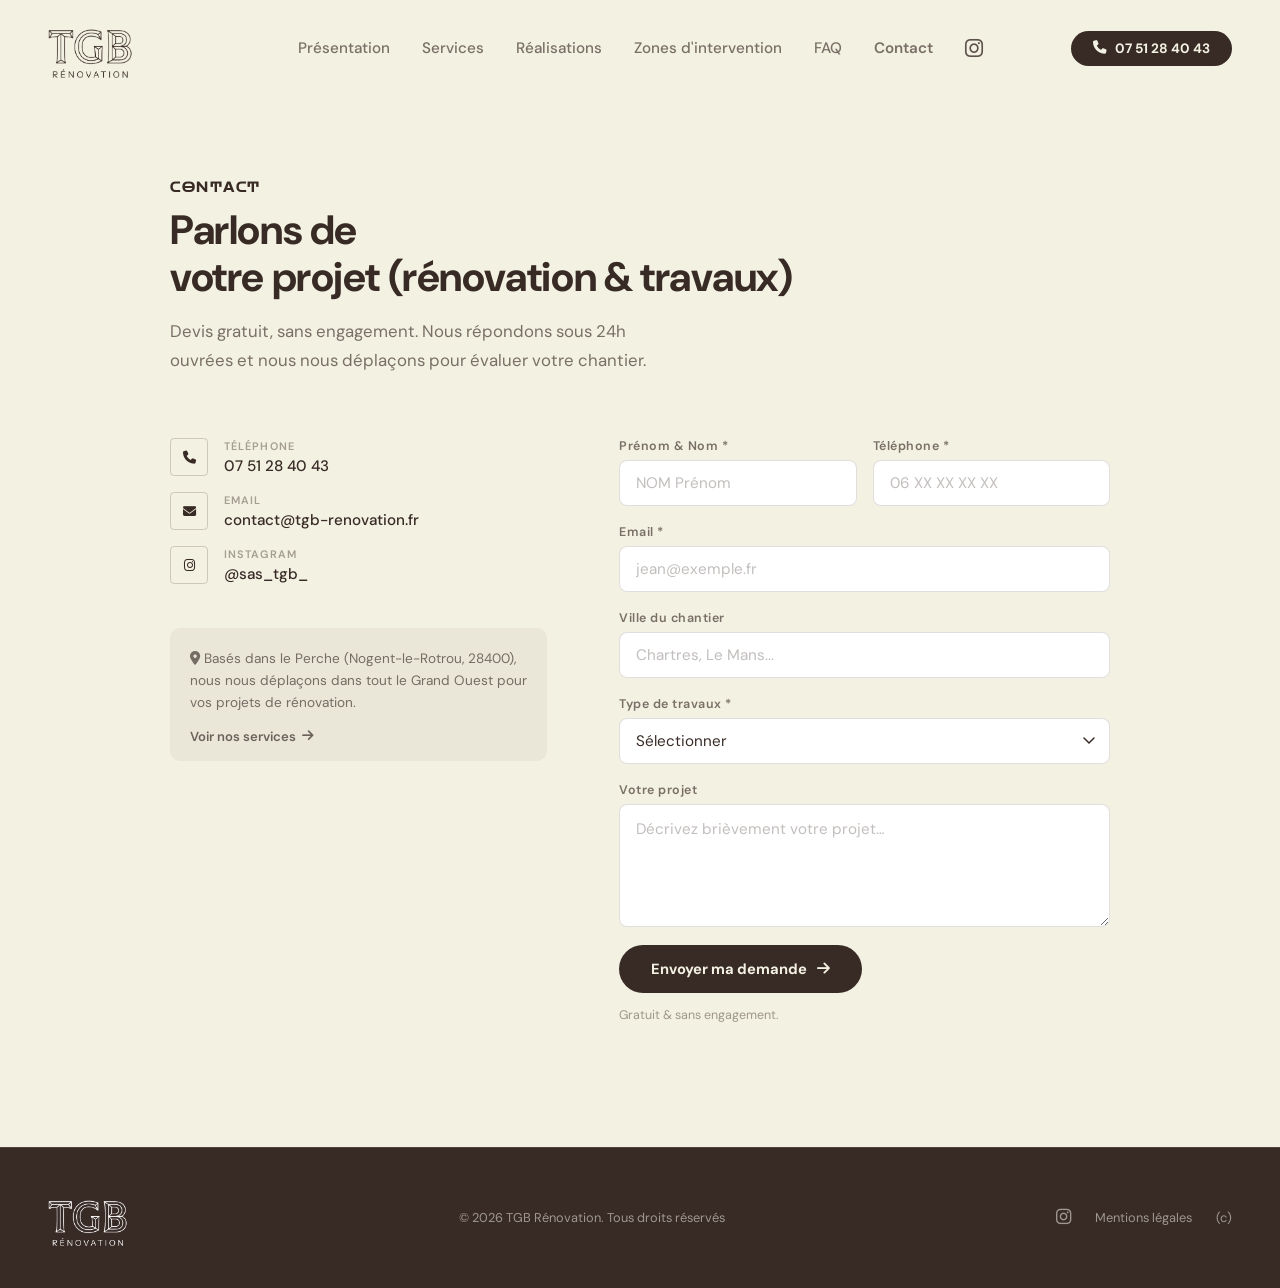
==== commit b72e442c: "Placeholder formulaire : NOM Prénom - Co-Authored-By: Claude Sonnet 4.6 <noreply@anthropic.com>" ====
--- a/contact.html
+++ b/contact.html
@@ -97,12 +97,12 @@
     </div>
 
     <div class="contact-form">
-      <form id="devis-form" action="https://formspree.io/f/VOTRE_ID" method="POST" novalidate>
+      <form id="devis-form" action="https://formspree.io/f/xwvajavl" method="POST" novalidate>
 
         <div class="form-row">
           <div class="form-group">
             <label for="prenom">Prénom &amp; Nom <span class="req">*</span></label>
-            <input type="text" id="prenom" name="prenom" placeholder="Jean Dupont" autocomplete="name" required>
+            <input type="text" id="prenom" name="prenom" placeholder="NOM Prénom" autocomplete="name" required>
           </div>
           <div class="form-group">
             <label for="telephone">Téléphone <span class="req">*</span></label>
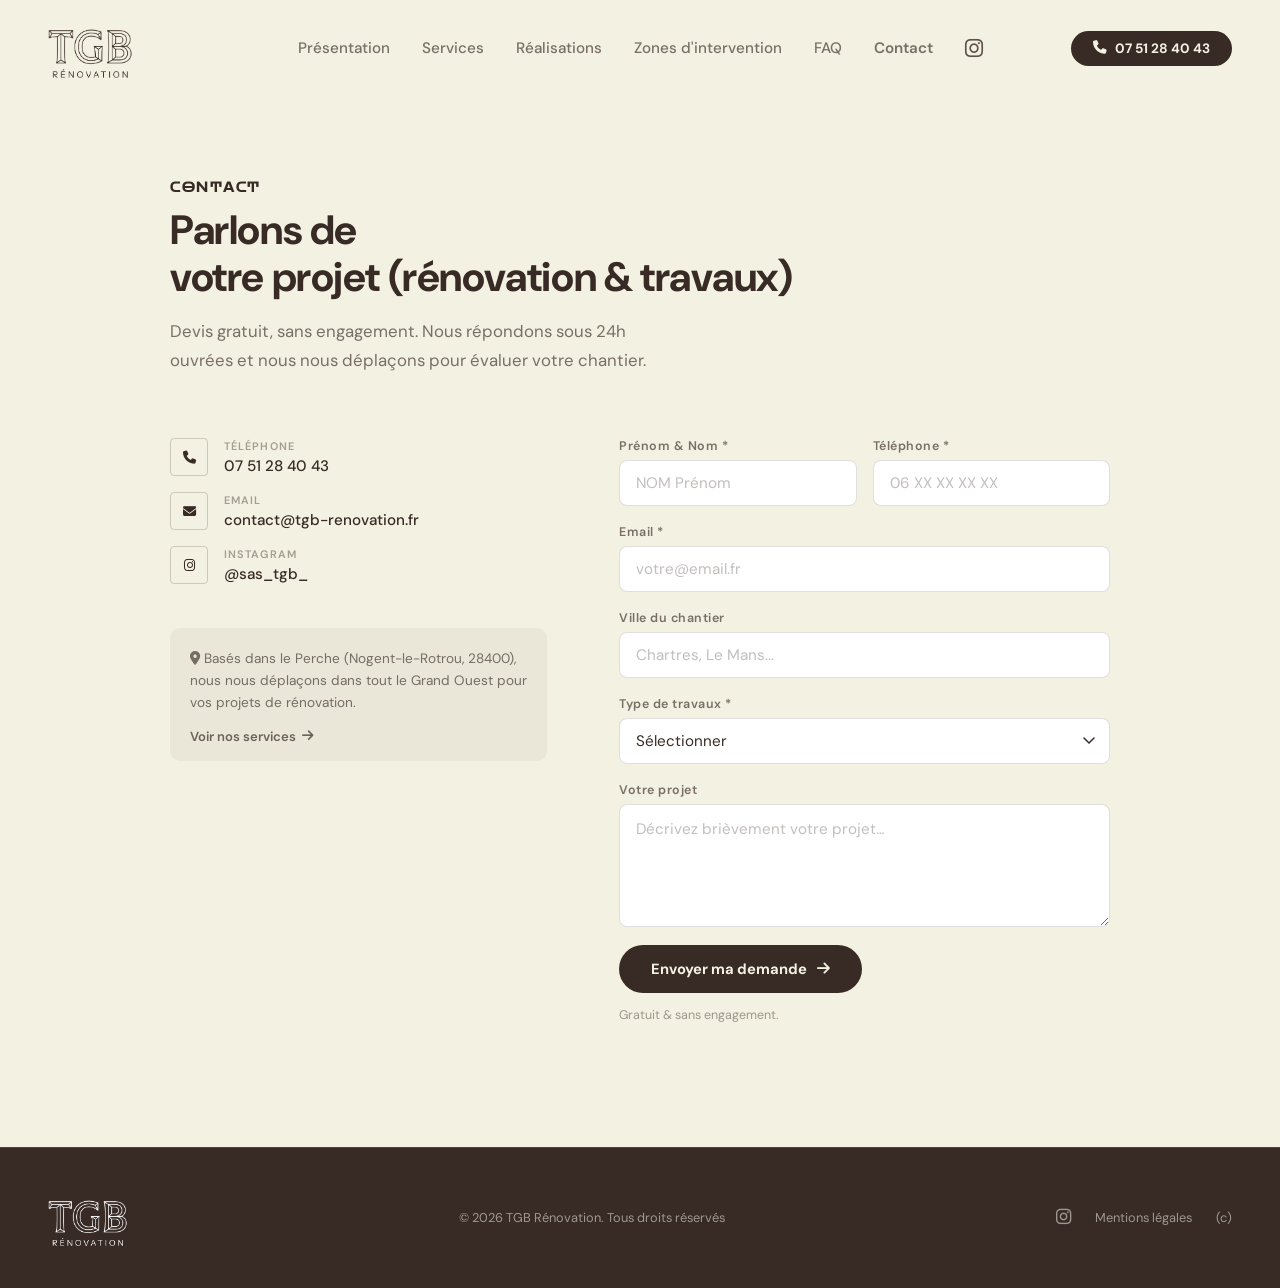
==== commit fa375e0c: "Placeholder email formulaire - Co-Authored-By: Claude Sonnet 4.6 <noreply@anthropic.com>" ====
--- a/contact.html
+++ b/contact.html
@@ -112,7 +112,7 @@
 
         <div class="form-group">
           <label for="email">Email <span class="req">*</span></label>
-          <input type="email" id="email" name="email" placeholder="jean@exemple.fr" autocomplete="email" required>
+          <input type="email" id="email" name="email" placeholder="votre@email.fr" autocomplete="email" required>
         </div>
 
         <div class="form-group">
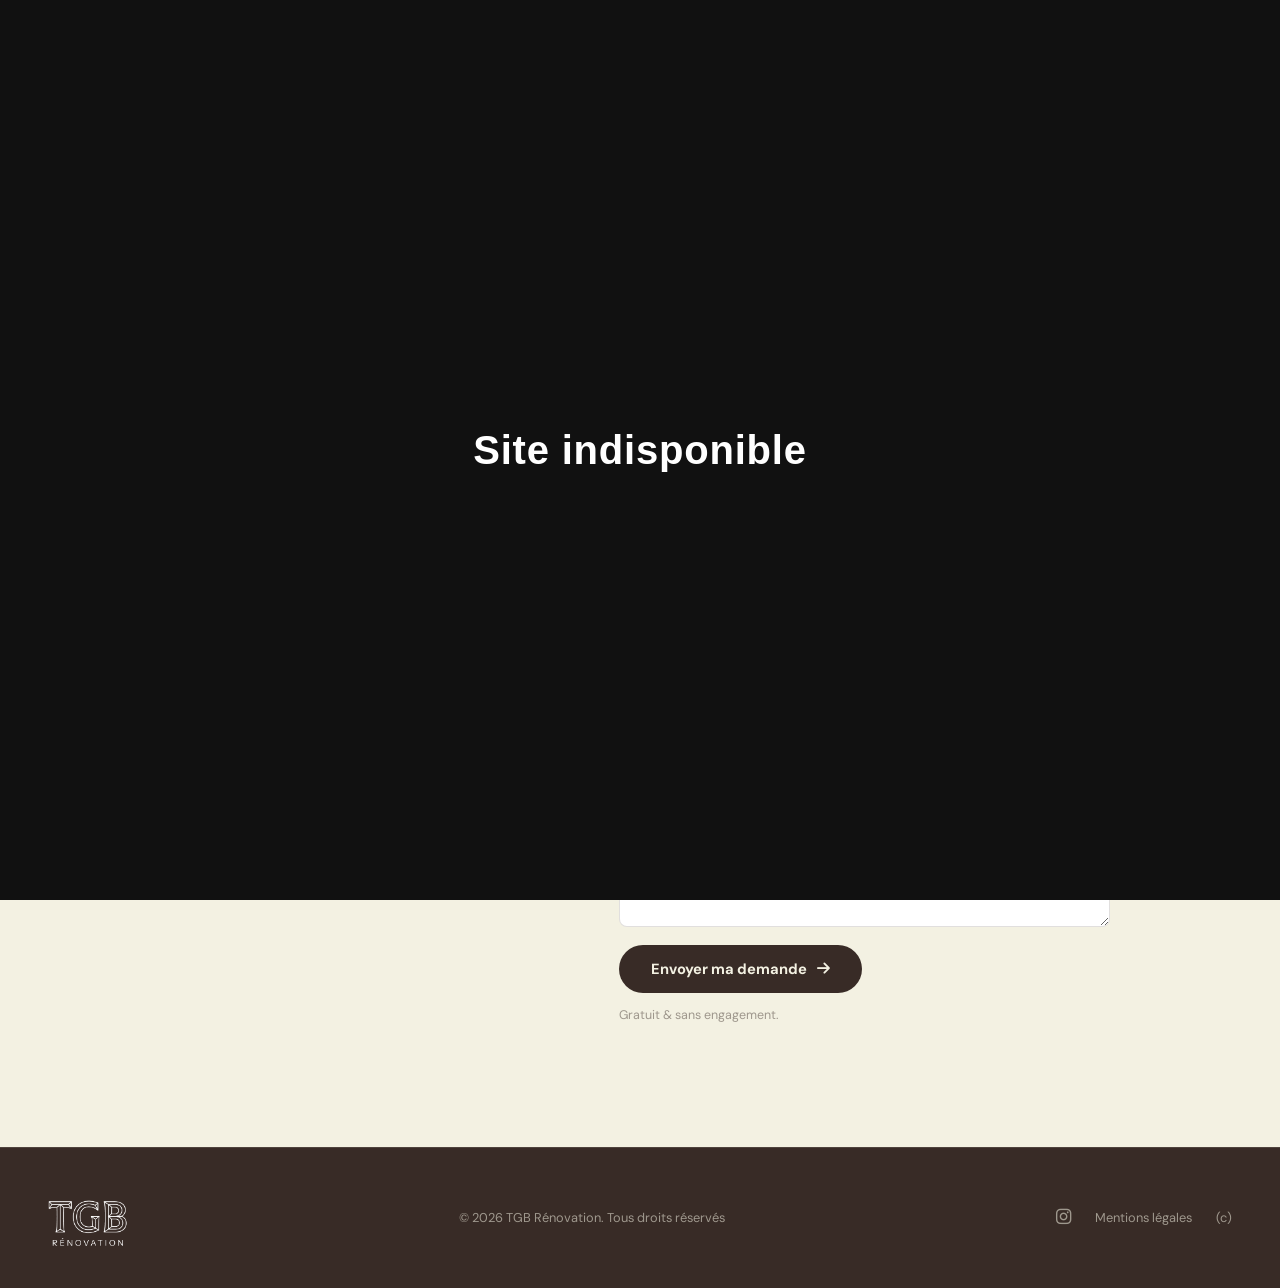
==== commit e2bf436c: "Maintenance : ajout overlay "Site indisponible" plein écran sur toutes les pages Co-Authored-By: Cla" ====
--- a/contact.html
+++ b/contact.html
@@ -10,7 +10,7 @@
   <link rel="preconnect" href="https://fonts.googleapis.com">
   <link rel="preconnect" href="https://fonts.gstatic.com" crossorigin>
   <link href="https://fonts.googleapis.com/css2?family=DM+Sans:ital,opsz,wght@0,9..40,300;0,9..40,400;0,9..40,500;0,9..40,600;0,9..40,700;1,9..40,400&family=Zen+Dots&display=swap" rel="stylesheet">
-  <link rel="stylesheet" href="https://cdnjs.cloudflare.com/ajax/libs/font-awesome/6.5.2/css/all.min.css" crossorigin="anonymous">
+  <link rel="stylesheet" href="https://cdnjs.cloudflare.com/ajax/libs/font-awesome/6.5.2/css/all.min.css" integrity="sha384-PPIZEGYM1v8zp5Py7UjFb79S58UeqCL9pYVnVPURKEqvioPROaVAJKKLzvH2rDnI" crossorigin="anonymous">
   <link rel="stylesheet" href="css/style.css">
   <style>
     nav { position: sticky; top: 0; z-index: 100; background: var(--cream); }
@@ -31,6 +31,15 @@
       .contact-page-grid { grid-template-columns: 1fr; gap: 40px; }
     }
   </style>
+<!-- Google tag (gtag.js) -->
+<script async src="https://www.googletagmanager.com/gtag/js?id=G-DCWBQRSXNL"></script>
+<script>
+  window.dataLayer = window.dataLayer || [];
+  function gtag(){dataLayer.push(arguments);}
+  gtag('js', new Date());
+
+  gtag('config', 'G-DCWBQRSXNL');
+</script>
 </head>
 <body>
 <nav>
@@ -171,5 +180,8 @@
 const form=document.getElementById('devis-form'),status=document.getElementById('form-status'),btn=document.getElementById('form-btn');
 if(form){form.addEventListener('submit',async e=>{e.preventDefault();btn.disabled=true;btn.textContent='Envoi en cours...';const data=new FormData(form);try{const r=await fetch(form.action,{method:'POST',body:data,headers:{'Accept':'application/json'}});if(r.ok){status.textContent='Votre demande a bien été envoyée. Nous vous répondrons sous 24h.';status.style.cssText='display:block;background:#f0faf0;border-color:#4caf50;color:#2e7d32';form.reset();}else{throw new Error();}}catch{status.textContent='Une erreur est survenue. Appelez-nous directement au 07 51 28 40 43.';status.style.cssText='display:block;background:#fff0f0;border-color:#f44336;color:#c62828';}btn.disabled=false;btn.innerHTML='Envoyer ma demande <i class="fa-solid fa-arrow-right"></i>';});}
 </script>
+<!-- OVERLAY-INDISPONIBLE -->
+<div id="site-indisponible" style="position:fixed;inset:0;width:100vw;height:100vh;z-index:2147483647;background:#111111;display:flex;align-items:center;justify-content:center;text-align:center;font-family:Arial,Helvetica,sans-serif;color:#ffffff;font-size:clamp(1.5rem,5vw,2.5rem);font-weight:700;letter-spacing:0.02em;padding:1.5rem;">Site indisponible</div>
+<!-- /OVERLAY-INDISPONIBLE -->
 </body>
 </html>
